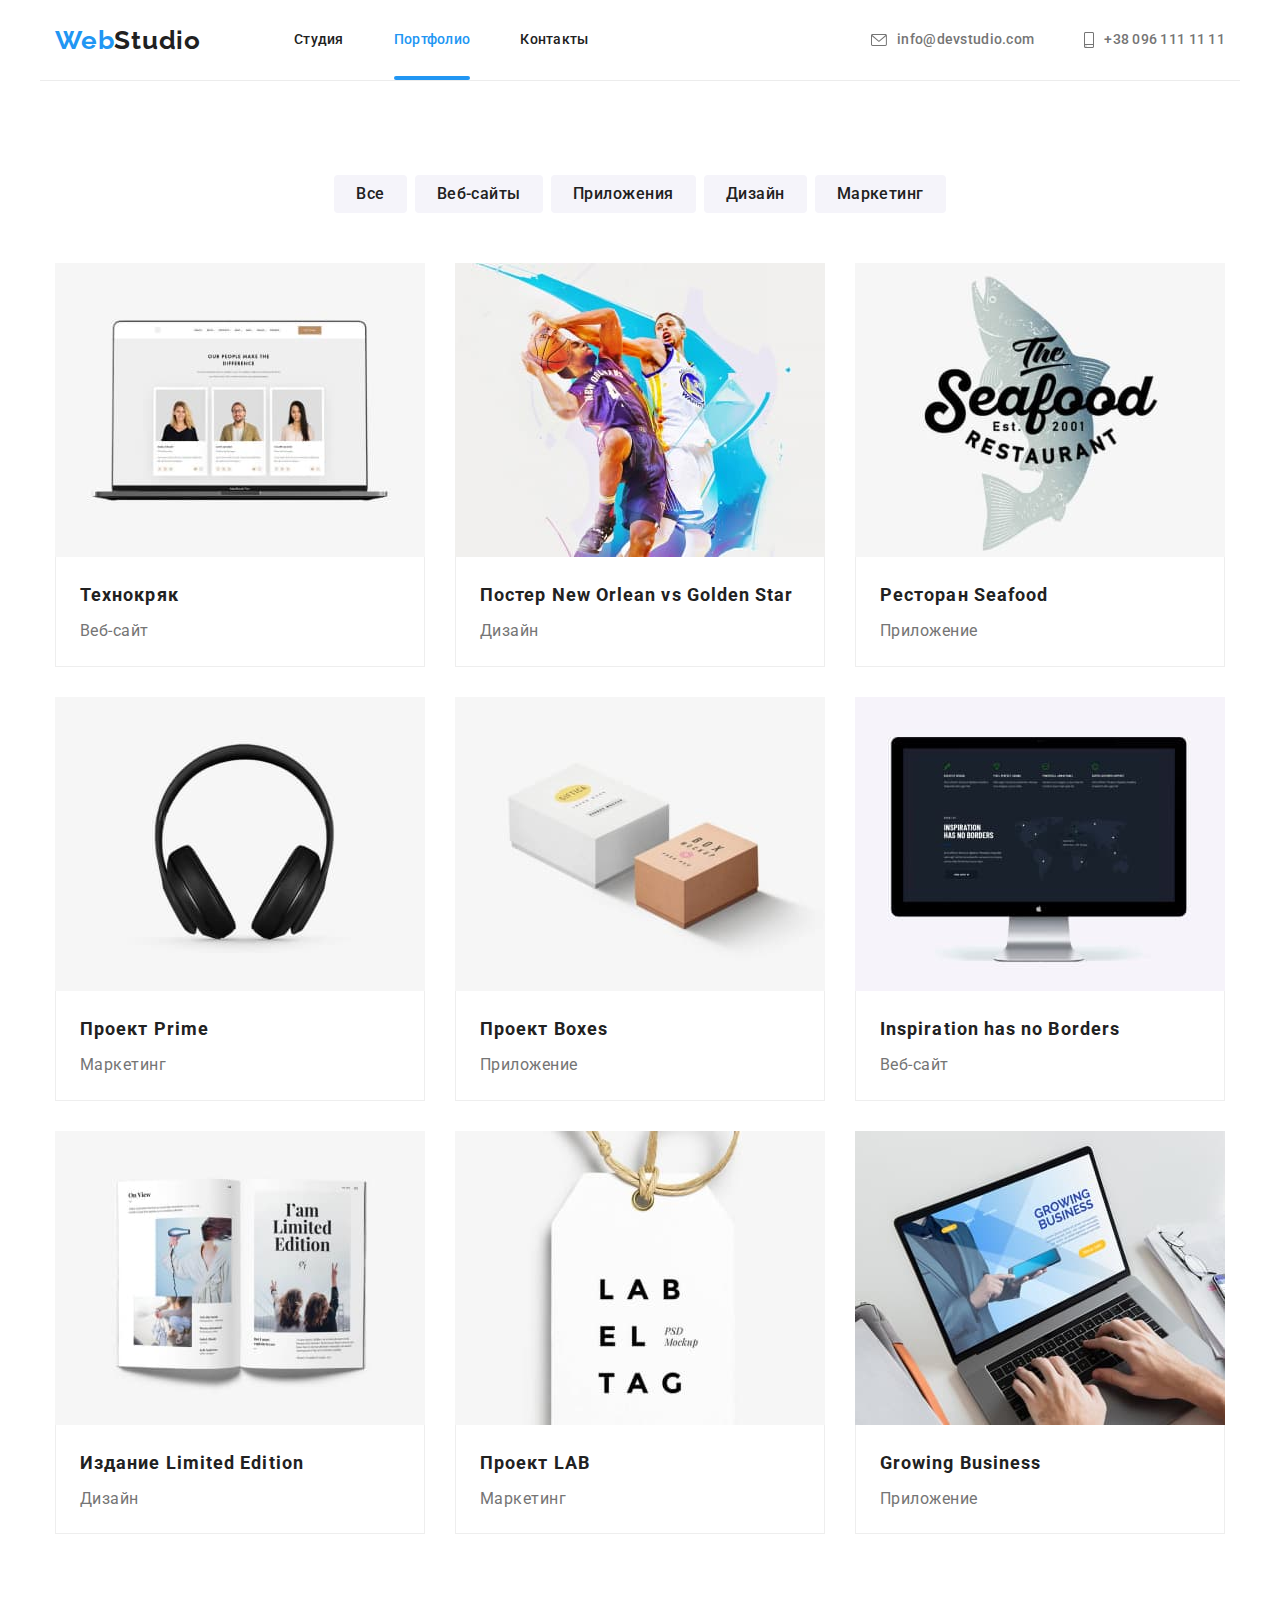
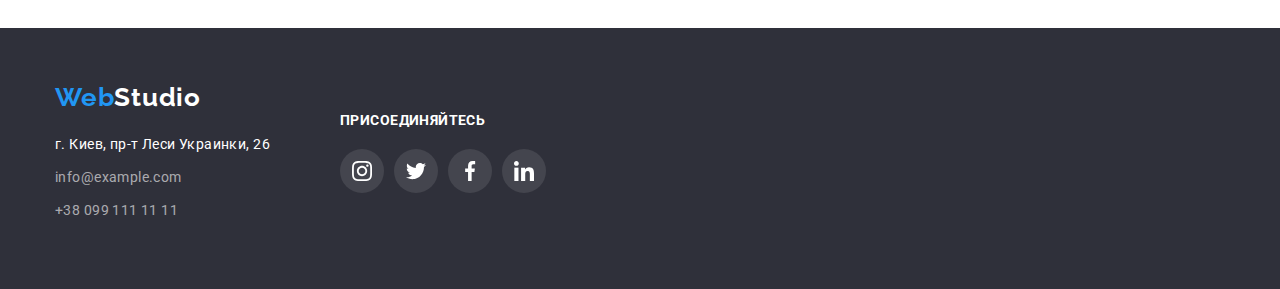
==== portfolio.html @ e587a8b4 "создал паршины" ====
<!DOCTYPE html>
<html lang="ru">
  <head>
    <meta charset="UTF-8" />
    <meta http-equiv="X-UA-Compatible" content="IE=edge" />
    <meta name="viewport" content="width=device-width, initial-scale=1.0" />
    <title>Портфолио</title>
    <link rel="shortcut icon" href="./images/favicon.ico" type="image/ico" />
    <link
      href="https://fonts.googleapis.com/css2?family=Raleway:wght@700&family=Roboto:wght@400;500;700;900&display=swap"
      rel="stylesheet"
    />
    <link
      rel="stylesheet"
      href="https://cdnjs.cloudflare.com/ajax/libs/modern-normalize/1.0.0/modern-normalize.min.css"
    />
    <link rel="stylesheet" href="./css/style.css" />
    <link rel="stylesheet" href="./css/main.min.css" />
  </head>
  <body class="body">
    <header>
      <div class="container header">
        <nav class="navigation">
          <a class="logo-header" href="./index.html"> <span class="logo-web">Web</span>Studio </a>
          <ul class="nav-list">
            <li class="nav-item"><a class="nav-link" href="./index.html">Студия</a></li>
            <li class="nav-item">
              <a class="nav-link open-page" href="./portfolio.html ">Портфолио</a>
            </li>
            <li class="nav-item"><a class="nav-link" href="/ ">Контакты</a></li>
          </ul>
        </nav>
        <ul class="list-contact">
          <li class="item-contact">
            <a class="link-contact" href="mailto:info@devstudio.com">
              <svg class="link-contact-mail" width="16px" height="12px">
                <use href="./images/icons.svg#icon-envelope"></use>
              </svg>
              info@devstudio.com
            </a>
          </li>
          <li class="item-contact">
            <a class="link-contact" href="tel:+380961111111">
              <svg class="link-contact-tel" width="10px" height="16px">
                <use href="./images/icons.svg#icon-smartphone"></use>
              </svg>
              +38 096 111 11 11
            </a>
          </li>
        </ul>
      </div>
    </header>

    <main>
      <section class="section">
        <div class="container">
          <ul class="list-btn">
            <li class="item"><button class="button-item" type="button">Все</button></li>
            <li class="item"><button class="button-item" type="button">Веб-сайты</button></li>
            <li class="item"><button class="button-item" type="button">Приложения</button></li>
            <li class="item"><button class="button-item" type="button">Дизайн</button></li>
            <li class="item"><button class="button-item" type="button">Маркетинг</button></li>
          </ul>

          <ul class="section-achievements">
            <li class="item-descriptionte">
              <a class="link-achievements" href="#">
                <div class="thumb-overlay">
                  <img src="./images/img(9).jpg" alt="технокряк" width="370" height="294" />
                  <p class="text-overlay">
                    Технокряк это современная площадка распространения коронавируса. Компании
                    используют эту платформу для цифрового шпионажа и атак на защищённые сервера
                    конкурентов.
                  </p>
                </div>
                <div class="descriptionte-achievements">
                  <h2>Технокряк</h2>
                  <p class="text-description">Веб-сайт</p>
                </div>
              </a>
            </li>
            <li class="item-descriptionte">
              <a class="link-achievements" href="#">
                <div class="thumb-overlay">
                  <img
                    src="./images/img(1)(1).jpg "
                    alt="постер с баскетболистами"
                    width="370"
                    height="294"
                  />
                  <p class="text-overlay">
                    Технокряк это современная площадка распространения коронавируса. Компании
                    используют эту платформу для цифрового шпионажа и атак на защищённые сервера
                    конкурентов.
                  </p>
                </div>
                <div class="descriptionte-achievements">
                  <h2>Постер <span lang="en">New Orlean vs Golden Star</span></h2>
                  <p class="text-description">Дизайн</p>
                </div>
              </a>
            </li>
            <li class="item-descriptionte">
              <a class="link-achievements" href="#">
                <div class="thumb-overlay">
                  <img
                    src="./images/img(2)(1).jpg "
                    alt="постер с названием ресторана"
                    width="370"
                    height="294"
                  />
                  <p class="text-overlay">
                    Технокряк это современная площадка распространения коронавируса. Компании
                    используют эту платформу для цифрового шпионажа и атак на защищённые сервера
                    конкурентов.
                  </p>
                </div>
                <div class="descriptionte-achievements">
                  <h2>Ресторан <span lang="en">Seafood</span></h2>
                  <p class="text-description">Приложение</p>
                </div>
              </a>
            </li>
            <li class="item-descriptionte">
              <a class="link-achievements" href="#">
                <div class="thumb-overlay">
                  <img src="./images/img(3)(1).jpg  " alt="наушники" width="370" height="294" />
                  <p class="text-overlay">
                    Технокряк это современная площадка распространения коронавируса. Компании
                    используют эту платформу для цифрового шпионажа и атак на защищённые сервера
                    конкурентов.
                  </p>
                </div>
                <div class="descriptionte-achievements">
                  <h2>Проект <span lang="en">Prime</span></h2>
                  <p class="text-description">Маркетинг</p>
                </div>
              </a>
            </li>
            <li class="item-descriptionte">
              <a class="link-achievements" href="#">
                <div class="thumb-overlay">
                  <img src="./images/img(4)(1).jpg " alt="коробки" width="370" height="294" />
                  <p class="text-overlay">
                    Технокряк это современная площадка распространения коронавируса. Компании
                    используют эту платформу для цифрового шпионажа и атак на защищённые сервера
                    конкурентов.
                  </p>
                </div>
                <div class="descriptionte-achievements">
                  <h2>Проект <span lang="en">Boxes</span></h2>
                  <p class="text-description">Приложение</p>
                </div>
              </a>
            </li>
            <li class="item-descriptionte">
              <a class="link-achievements" href="#">
                <div class="thumb-overlay">
                  <img src="./images/img(5)(1).jpg  " alt="монитор" width="370" height="294" />
                  <p class="text-overlay">
                    Технокряк это современная площадка распространения коронавируса. Компании
                    используют эту платформу для цифрового шпионажа и атак на защищённые сервера
                    конкурентов.
                  </p>
                </div>
                <div class="descriptionte-achievements">
                  <h2>
                    <span lang="en">Inspiration has no Borders</span>
                  </h2>
                  <p class="text-description">Веб-сайт</p>
                </div>
              </a>
            </li>

            <li class="item-descriptionte">
              <a class="link-achievements" href="#">
                <div class="thumb-overlay">
                  <img
                    src="./images/img(6)(1).jpg "
                    alt="открытая книга"
                    width="370"
                    height="294"
                  />
                  <p class="text-overlay">
                    Технокряк это современная площадка распространения коронавируса. Компании
                    используют эту платформу для цифрового шпионажа и атак на защищённые сервера
                    конкурентов.
                  </p>
                </div>
                <div class="descriptionte-achievements">
                  <h2>Издание <span lang="en">Limited Edition</span></h2>
                  <p class="text-description">Дизайн</p>
                </div>
              </a>
            </li>
            <li class="item-descriptionte">
              <a class="link-achievements" href="#">
                <div class="thumb-overlay">
                  <img
                    src="./images/img(7)(1).jpg "
                    alt="белая бирка с текстом"
                    width="370"
                    height="294"
                  />
                  <p class="text-overlay">
                    Технокряк это современная площадка распространения коронавируса. Компании
                    используют эту платформу для цифрового шпионажа и атак на защищённые сервера
                    конкурентов.
                  </p>
                </div>
                <div class="descriptionte-achievements">
                  <h2>Проект <span lang="en">LAB</span></h2>
                  <p class="text-description">Маркетинг</p>
                </div>
              </a>
            </li>
            <li class="item-descriptionte">
              <a class="link-achievements" href="#">
                <div class="thumb-overlay">
                  <img src="./images/img(8)(1).jpg  " alt="ноутбук" width="370" height="294" />
                  <p class="text-overlay">
                    Технокряк это современная площадка распространения коронавируса. Компании
                    используют эту платформу для цифрового шпионажа и атак на защищённые сервера
                    конкурентов.
                  </p>
                </div>
                <div class="descriptionte-achievements">
                  <h2><span lang="en">Growing Business</span></h2>
                  <p class="text-description">Приложение</p>
                </div>
              </a>
            </li>
          </ul>
        </div>
      </section>
    </main>
    <footer class="footer">
      <div class="container container-footer">
        <div class="address-position">
          <a class="logo-footer" href="./index.html"> <span class="logo-web">Web</span>Studio </a>
          <address class="address">
            <ul class="footer-list">
              <li class="item">
                <a
                  class="address-item footer-link"
                  href="https://goo.gl/maps/D85SnUthi7dSxmGW8"
                  target="_blank"
                  rel="noopener noreferrer"
                >
                  г. Киев, пр-т Леси Украинки, 26
                </a>
              </li>
              <li class="item">
                <a class="mailto-item footer-link" href="mailto:info@example.com"
                  >info@example.com</a
                >
              </li>
              <li class="item">
                <a class="tel-item footer-link" href="tel:+380991111111">+38 099 111 11 11</a>
              </li>
            </ul>
          </address>
        </div>
        <div class="icon-position">
          <h2 class="title-footer-icon">присоединяйтесь</h2>

          <ul class="list-footer-icon">
            <li class="item-footer-icon">
              <a class="link-footer-icon footer-link" href="">
                <svg class="svg-footer-icon" width="20px" height="20px">
                  <use href="./images/icons.svg#icon-instagram"></use>
                </svg>
              </a>
            </li>
            <li class="item-footer-icon">
              <a class="link-footer-icon footer-link" href="">
                <svg class="svg-footer-icon" width="20px" height="20px">
                  <use href="./images/icons.svg#icon-twitter"></use>
                </svg>
              </a>
            </li>
            <li class="item-footer-icon">
              <a class="link-footer-icon footer-link" href="">
                <svg class="svg-footer-icon" width="20px" height="20px">
                  <use href="./images/icons.svg#icon-facebook"></use>
                </svg>
              </a>
            </li>
            <li class="item-footer-icon">
              <a class="link-footer-icon footer-link" href="">
                <svg class="svg-footer-icon" width="20px" height="20px">
                  <use href="./images/icons.svg#icon-linkedin"></use>
                </svg>
              </a>
            </li>
          </ul>
        </div>
      </div>
    </footer>
  </body>
</html>
---- css/style.css ----
/* container */



/* Logo */

/* Header */

/* icon */



/* position Header */


/* Hero */



/* Секция преимущества */



/* Чем мы занимаемся */




/* Наша команда */



/* свойства иконок команды */



/* section regular-customers */


/* Footer */


/* icon footer */



/* Subscription form */



/* Стили для портфолио */

/* button */



/*  Примери работ */



/*  Модальное окно */
---- css/main.min.css ----
:root{--paragraph-text-color: #757575;--title-text-color: #212121;--interactive-element-color: #2196f3;--footer-background-color: #2f303a;--мain-font-size: 14px;--hero-background-color: #c4c4c4;--transition-duration-timing-function: 250ms cubic-bezier(0.4, 0, 0.2, 1)}h1,h2,h3,h4,h5,h6,p,ul{margin:0}img{display:block;width:100%;height:auto}button{cursor:pointer}li{list-style:none}a{text-decoration:none}.section{padding-top:94px;padding-bottom:94px}.body{font-family:Roboto, sans-serif;color:var(--paragraph-text-color)}.container{width:1200px;padding-left:15px;padding-right:15px;margin-left:auto;margin-right:auto}.logo-header{font-family:Raleway, sans-serif;font-weight:bold;font-size:26px;line-height:1.19;letter-spacing:0.03em;color:var(--title-text-color)}.logo:hover,.logo:focus{color:var(--interactive-element-color)}.logo-web{color:var(--interactive-element-color)}.link-contact-mail,.link-contact-tel{display:-webkit-box;display:-ms-flexbox;display:flex;margin-right:10px;fill:currentColor}.open-page::after{content:'';position:absolute;bottom:0;display:-webkit-box;display:-ms-flexbox;display:flex;height:4px;width:100%;border-radius:2px;background-color:#2196f3}.nav-item{position:relative}.header{display:-webkit-box;display:-ms-flexbox;display:flex;-webkit-box-align:center;-ms-flex-align:center;align-items:center;border-bottom-width:1px;border-bottom-style:solid;border-bottom-color:#ececec}.navigation{display:-webkit-box;display:-ms-flexbox;display:flex;-webkit-box-align:center;-ms-flex-align:center;align-items:center;padding-left:0}.nav-list{display:-webkit-box;display:-ms-flexbox;display:flex;-webkit-box-align:center;-ms-flex-align:center;align-items:center;padding:0;margin-left:93px}.nav-list .nav-item:not(:last-child){margin-right:50px}.list-contact .item-contact+.item-contact{margin-left:50px}.list-contact{display:-webkit-box;display:-ms-flexbox;display:flex;-webkit-box-align:center;-ms-flex-align:center;align-items:center;padding-left:0;margin-left:auto}.nav-link{display:block;padding-top:32px;padding-bottom:32px;font-weight:500;font-size:14px;line-height:1.14;letter-spacing:0.02em;color:#212121;-webkit-transition:color var(--transition-duration-timing-function);transition:color var(--transition-duration-timing-function)}.nav-link:hover,.nav-link:focus{color:var(--interactive-element-color)}.open-page{color:var(--interactive-element-color)}.link-contact{display:-webkit-box;display:-ms-flexbox;display:flex;padding-top:32px;padding-bottom:32px;font-weight:500;font-size:14px;line-height:1.14;letter-spacing:0.02em;color:var(--paragraph-text-color);-webkit-box-align:center;-ms-flex-align:center;align-items:center;-webkit-transition:color var(--transition-duration-timing-function);transition:color var(--transition-duration-timing-function)}.link-contact:hover,.link-contact:focus{color:var(--interactive-element-color)}.title-hero{font-weight:900;font-size:44px;line-height:1.36;letter-spacing:0.06em;text-transform:uppercase;color:#ffffff;text-align:center;margin:0 auto;max-width:696px}.section-hero{padding-top:205px;padding-bottom:200px;margin-left:auto;margin-right:auto;min-height:600px;max-width:1600px;background-color:var(--hero-background-color);background-image:-webkit-gradient(linear, left top, left bottom, from(rgba(47,48,58,0.4)), to(rgba(47,48,58,0.4))),url(../images/hero.jpg);background-image:linear-gradient(rgba(47,48,58,0.4), rgba(47,48,58,0.4)),url(../images/hero.jpg);background-repeat:no-repeat;background-size:cover;background-position:center}.container-hero{text-align:center}.button-hero{margin-top:25px;font-weight:bold;font-size:16px;line-height:1.9;text-align:center;letter-spacing:0.06em;color:#ffffff;background:#2196f3;border-radius:4px;border:0;padding:10px 32px;-webkit-transform:scale(1);transform:scale(1);-webkit-transition:-webkit-transform var(--transition-duration-timing-function);transition:-webkit-transform var(--transition-duration-timing-function);transition:transform var(--transition-duration-timing-function);transition:transform var(--transition-duration-timing-function), -webkit-transform var(--transition-duration-timing-function)}.button-hero:hover{-webkit-box-shadow:0px 3px 1px rgba(0,0,0,0.1),0px 1px 2px rgba(0,0,0,0.08),0px 2px 2px rgba(0,0,0,0.12);box-shadow:0px 3px 1px rgba(0,0,0,0.1),0px 1px 2px rgba(0,0,0,0.08),0px 2px 2px rgba(0,0,0,0.12);-webkit-transform:scale(1.05);transform:scale(1.05)}.benefits-list{display:-webkit-box;display:-ms-flexbox;display:flex;padding-left:0}.benefits-list .benefits-title{margin-bottom:10px}.benefits-list .benefits-item:not(:last-child){margin-right:30px}.benefits-list .benefits-item{width:270px;list-style-type:none}.benefits-title{font-weight:bold;font-size:14px;line-height:1.14;letter-spacing:0.03em;text-transform:uppercase;color:var(--title-text-color)}.benefits-text{font-weight:normal;font-size:14px;line-height:1.71;letter-spacing:0.03em;color:var(--paragraph-text-color)}.benefits-item::before{display:block;content:'';height:120px;background-position:center;background-size:auto;background-repeat:no-repeat;background-color:#f5f4fa;border-radius:4px;margin-bottom:30px}.benefits-item-antenna::before{background-image:url(../images/antenna.svg)}.benefits-item-clock::before{background-image:url(../images/clock.svg)}.benefits-item-diagram::before{background-image:url(../images/diagram.svg)}.benefits-item-astronaut::before{background-image:url(../images/astronaut.svg)}.page-title{font-weight:bold;font-size:36px;line-height:1.16;text-align:center;letter-spacing:0.03em;color:var(--title-text-color)}.our-work__item{position:relative}.our-work__text{position:absolute;left:0;bottom:0;width:100%;height:70px;background:rgba(47,48,58,0.8);text-align:center;padding-top:27px;padding-bottom:27px;font-weight:bold;font-size:14px;line-height:1.14;text-align:center;letter-spacing:0.03em;text-transform:uppercase;color:#ffffff}.our-work__list{display:-webkit-box;display:-ms-flexbox;display:flex;padding-left:0}.our-work__list .our-work__item:not(:last-child){margin-right:30px}.our-work__title{margin-bottom:30px}.section-command{background-color:#f5f4fa}.list-command{display:-webkit-box;display:-ms-flexbox;display:flex;padding-left:0}.title-command{margin-bottom:50px}.list-command .item-command{-webkit-box-shadow:0px 1px 3px rgba(0,0,0,0.12),0px 1px 1px rgba(0,0,0,0.14),0px 2px 1px rgba(0,0,0,0.2);box-shadow:0px 1px 3px rgba(0,0,0,0.12),0px 1px 1px rgba(0,0,0,0.14),0px 2px 1px rgba(0,0,0,0.2);border-radius:0px 0px 4px 4px;list-style:none;background-color:#ffffff}.list-command .item-command:not(:last-child){margin-right:30px}.command-name-position{padding-top:30px;padding-bottom:30px}.text-name{text-align:center;margin-bottom:10px;font-weight:500;font-size:16px;line-height:1.18;text-align:center;letter-spacing:0.03em;color:var(--title-text-color)}.text-profession{font-size:16px;line-height:1.18;text-align:center;letter-spacing:0.03em;color:var(--paragraph-text-color)}.list-command-icon{display:-webkit-box;display:-ms-flexbox;display:flex;list-style:none;-webkit-box-pack:center;-ms-flex-pack:center;justify-content:center;padding:0px 30px 30px 32px}.link-command-icon{background-color:#ffffff;width:44px;height:44px;border-radius:50%;display:-webkit-box;display:-ms-flexbox;display:flex;-webkit-box-pack:center;-ms-flex-pack:center;justify-content:center;-webkit-box-align:center;-ms-flex-align:center;align-items:center;color:#afb1b8;-webkit-transition:color var(--transition-duration-timing-function),background-color var(--transition-duration-timing-function);transition:color var(--transition-duration-timing-function),background-color var(--transition-duration-timing-function)}.svg-command-icon{width:20px;height:20px;fill:currentColor}.item-command-icon:not(:last-child){margin-right:10px}.link-command-icon:hover,.link-command-icon:focus{background-color:#2196f3;color:#ffffff}.regular-customers{padding-top:94px;padding-bottom:94px}.title-customers{margin-bottom:50px}.list-customers{display:-webkit-box;display:-ms-flexbox;display:flex;list-style:none;-webkit-box-pack:center;-ms-flex-pack:center;justify-content:center;padding:0}.link-customers{border:1px solid #afb1b8;border-radius:4px;padding:16px 32px;display:-webkit-box;display:-ms-flexbox;display:flex;-webkit-box-pack:center;-ms-flex-pack:center;justify-content:center;-webkit-box-align:center;-ms-flex-align:center;align-items:center;color:#afb1b8;-webkit-transition:color var(--transition-duration-timing-function),border var(--transition-duration-timing-function);transition:color var(--transition-duration-timing-function),border var(--transition-duration-timing-function)}.item-customers:not(:last-child){margin-right:30px}.svg-customers-icon{fill:currentColor}.link-customers:hover,.link-customers:focus{color:#2196f3;border:1px solid #2196f3}.footer-list{display:inline-block;padding-left:0}.footer-list .item:not(:last-child){margin-bottom:9px}.logo-footer{display:inline-block;margin-bottom:20px;font-family:Raleway, sans-serif;font-weight:bold;font-size:26px;line-height:1.19;letter-spacing:0.03em;color:#ffffff}.footer{background:var(--footer-background-color);padding-top:54px;padding-bottom:66px}.address-item{font-size:14px;line-height:1.71;letter-spacing:0.03em;color:#ffffff}.address-item{font-style:normal;font-weight:normal;font-size:14px;line-height:1.71;letter-spacing:0.03em;color:#ffffff}.mailto-item,.tel-item{font-style:normal;font-weight:normal;font-size:14px;line-height:1.71;letter-spacing:0.03em;color:rgba(255,255,255,0.6)}.footer-link:hover,.footer-link:focus{color:var(--interactive-element-color)}.footer-link{-webkit-transition:color var(--transition-duration-timing-function);transition:color var(--transition-duration-timing-function)}.container-footer{display:-webkit-box;display:-ms-flexbox;display:flex;-webkit-box-align:center;-ms-flex-align:center;align-items:center}.list-footer-icon{display:-webkit-box;display:-ms-flexbox;display:flex;list-style:none;padding:0}.link-footer-icon{background-color:#44454e;width:44px;height:44px;border-radius:50%;display:-webkit-box;display:-ms-flexbox;display:flex;-webkit-box-pack:center;-ms-flex-pack:center;justify-content:center;-webkit-box-align:center;-ms-flex-align:center;align-items:center;-webkit-transition:background-color var(--transition-duration-timing-function);transition:background-color var(--transition-duration-timing-function)}.svg-footer-icon{width:20px;height:20px;fill:#ffffff}.link-footer-icon:hover,.link-footer-icon:focus{background-color:#2196f3}.title-footer-icon{font-style:normal;font-weight:bold;font-size:14px;line-height:1.14;letter-spacing:0.03em;text-transform:uppercase;color:#ffffff;margin-bottom:20px}.item-footer-icon:not(:last-child){margin-right:10px}.icon-position{margin-left:70px;margin-right:93px}.form-position{padding-top:8px}.subscription-form{display:-webkit-box;display:-ms-flexbox;display:flex;-webkit-box-pack:center;-ms-flex-pack:center;justify-content:center;-webkit-box-align:center;-ms-flex-align:center;align-items:center}.form-field{position:relative;margin-right:12px}.label-mailing{display:inline-block;position:absolute;left:0;top:50%;-webkit-transform:translateY(-50%);transform:translateY(-50%);padding-left:16px;font-size:16px;line-height:1.25;color:rgba(255,255,255,0.6);-webkit-transition:-webkit-transform var(--transition-duration-timing-function);transition:-webkit-transform var(--transition-duration-timing-function);transition:transform var(--transition-duration-timing-function);transition:transform var(--transition-duration-timing-function), -webkit-transform var(--transition-duration-timing-function)}.subscription-input:focus+.label-mailing,.subscription-input:not(:placeholder-shown)+.label-mailing{-webkit-transform:translate(-68px, -50%);transform:translate(-68px, -50%)}.form-field:focus+.subscription-input,.subscription-input:not(:placeholder-shown){background-color:#ffffff}.subscription-input{border:1px solid rgba(255,255,255,0.3);-webkit-box-sizing:border-box;box-sizing:border-box;-webkit-filter:drop-shadow(0px 4px 4px rgba(0,0,0,0.15));filter:drop-shadow(0px 4px 4px rgba(0,0,0,0.15));border-radius:4px;background-color:inherit;width:358px;height:50px;-webkit-transition:background-color var(--transition-duration-timing-function);transition:background-color var(--transition-duration-timing-function)}.subscription-button{display:-webkit-box;display:-ms-flexbox;display:flex;-webkit-box-pack:center;-ms-flex-pack:center;justify-content:center;-webkit-box-align:center;-ms-flex-align:center;align-items:center;width:200px;height:50px;-webkit-box-shadow:0px 4px 4px rgba(0,0,0,0.15);box-shadow:0px 4px 4px rgba(0,0,0,0.15);border-radius:4px;font-size:16px;line-height:1.87;letter-spacing:0.06em;background:#2196f3;color:#ffffff;cursor:pointer;-webkit-transition:background-color var(--transition-duration-timing-function),color var(--transition-duration-timing-function),background var(--transition-duration-timing-function),-webkit-box-shadow var(--transition-duration-timing-function);transition:background-color var(--transition-duration-timing-function),color var(--transition-duration-timing-function),background var(--transition-duration-timing-function),-webkit-box-shadow var(--transition-duration-timing-function);transition:background-color var(--transition-duration-timing-function),color var(--transition-duration-timing-function),background var(--transition-duration-timing-function),box-shadow var(--transition-duration-timing-function);transition:background-color var(--transition-duration-timing-function),color var(--transition-duration-timing-function),background var(--transition-duration-timing-function),box-shadow var(--transition-duration-timing-function),-webkit-box-shadow var(--transition-duration-timing-function);border:0;padding:0}.subscription-icon{margin-left:10px;fill:#ffffff;-webkit-transition:fill var(--transition-duration-timing-function);transition:fill var(--transition-duration-timing-function)}.form-text{font-style:normal;font-weight:bold;font-size:14px;line-height:1.14;letter-spacing:0.03em;text-transform:uppercase;color:#ffffff;margin-bottom:20px}.subscription-button:hover{color:#212121;background:#ffffff;-webkit-box-shadow:0px 1px 3px rgba(0,0,0,0.12),0px 1px 1px rgba(0,0,0,0.14),0px 2px 1px rgba(0,0,0,0.2);box-shadow:0px 1px 3px rgba(0,0,0,0.12),0px 1px 1px rgba(0,0,0,0.14),0px 2px 1px rgba(0,0,0,0.2);fill:#212121}.subscription-button:hover>.subscription-icon{fill:#212121}.list-btn{display:-webkit-box;display:-ms-flexbox;display:flex;-webkit-box-pack:center;-ms-flex-pack:center;justify-content:center;margin-bottom:50px;padding-left:0}.list-btn .item:not(:last-child){margin-right:8px}.button-item{border-radius:4px;border:0;padding:6px 22px;font-weight:500;font-size:16px;line-height:26px;text-align:center;letter-spacing:0.03em;color:var(--title-text-color);background:#f5f4fa;cursor:pointer;-webkit-transition:background-color var(--transition-duration-timing-function),color var(--transition-duration-timing-function),background var(--transition-duration-timing-function),-webkit-box-shadow var(--transition-duration-timing-function);transition:background-color var(--transition-duration-timing-function),color var(--transition-duration-timing-function),background var(--transition-duration-timing-function),-webkit-box-shadow var(--transition-duration-timing-function);transition:background-color var(--transition-duration-timing-function),color var(--transition-duration-timing-function),background var(--transition-duration-timing-function),box-shadow var(--transition-duration-timing-function);transition:background-color var(--transition-duration-timing-function),color var(--transition-duration-timing-function),background var(--transition-duration-timing-function),box-shadow var(--transition-duration-timing-function),-webkit-box-shadow var(--transition-duration-timing-function)}.button-item:hover{color:#ffffff;background:#2196f3;-webkit-box-shadow:0px 1px 3px rgba(0,0,0,0.12),0px 1px 1px rgba(0,0,0,0.14),0px 2px 1px rgba(0,0,0,0.2);box-shadow:0px 1px 3px rgba(0,0,0,0.12),0px 1px 1px rgba(0,0,0,0.14),0px 2px 1px rgba(0,0,0,0.2)}.link-achievements{display:block;-webkit-transition:-webkit-box-shadow var(--transition-duration-timing-function);transition:-webkit-box-shadow var(--transition-duration-timing-function);transition:box-shadow var(--transition-duration-timing-function);transition:box-shadow var(--transition-duration-timing-function), -webkit-box-shadow var(--transition-duration-timing-function)}.section-achievements{display:-webkit-box;display:-ms-flexbox;display:flex;-ms-flex-wrap:wrap;flex-wrap:wrap;padding-left:0;margin-top:-30px;margin-left:-30px}.section-achievements>.item-descriptionte{margin-top:30px;margin-left:30px;-ms-flex-preferred-size:calc(100% / 3 - 30px);flex-basis:calc(100% / 3 - 30px);list-style:none}.link-achievements:hover,.link-achievements:focus{-webkit-box-shadow:0px 1px 1px rgba(0,0,0,0.12),0px 4px 4px rgba(0,0,0,0.06),1px 4px 6px rgba(0,0,0,0.16);box-shadow:0px 1px 1px rgba(0,0,0,0.12),0px 4px 4px rgba(0,0,0,0.06),1px 4px 6px rgba(0,0,0,0.16)}.descriptionte-achievements{padding:20px 24px;border:1px solid #eeeeee;border-top:none}.text-description{margin-top:4px;font-weight:normal;font-size:16px;line-height:1.8;letter-spacing:0.03em;color:var(--paragraph-text-color)}.section-achievements h2{font-weight:bold;font-size:18px;line-height:2;letter-spacing:0.06em;color:var(--title-text-color)}.thumb-overlay{position:relative;max-width:370px;max-height:294px;overflow:hidden}.text-overlay{position:absolute;top:0;left:0;width:100%;height:100%;font-size:18px;line-height:1.5;letter-spacing:0.03em;color:#ffffff;background-color:rgba(33,150,243,0.9);padding:63px 24px;-webkit-transform:translateY(100%);transform:translateY(100%);-webkit-transition:-webkit-transform var(--transition-duration-timing-function);transition:-webkit-transform var(--transition-duration-timing-function);transition:transform var(--transition-duration-timing-function);transition:transform var(--transition-duration-timing-function), -webkit-transform var(--transition-duration-timing-function)}.link-achievements:hover .text-overlay{-webkit-transform:translateY(0);transform:translateY(0)}.backdrop.is-hidden{visibility:hidden;opacity:0;pointer-events:none}.backdrop{position:fixed;top:0%;left:0%;width:100%;height:100%;background-color:rgba(0,0,0,0.2);opacity:1;-webkit-transition:opacity var(--transition-duration-timing-function);transition:opacity var(--transition-duration-timing-function)}.backdrop.is-hidden .modal{-webkit-transform:translate(-50%, -50%) scale(1.1);transform:translate(-50%, -50%) scale(1.1);visibility:hidden}.modal{position:absolute;top:50%;left:50%;max-width:528px;max-height:581px;-webkit-transform:translate(-50%, -50%) scale(1);transform:translate(-50%, -50%) scale(1);-webkit-transition:visibility var(--transition-duration-timing-function),-webkit-transform var(--transition-duration-timing-function);transition:visibility var(--transition-duration-timing-function),-webkit-transform var(--transition-duration-timing-function);transition:transform var(--transition-duration-timing-function),visibility var(--transition-duration-timing-function);transition:transform var(--transition-duration-timing-function),visibility var(--transition-duration-timing-function),-webkit-transform var(--transition-duration-timing-function);background-color:#ffffff;padding:40px;visibility:visible}.svg-close-black{fill:black;-webkit-transition:fill var(--transition-duration-timing-function);transition:fill var(--transition-duration-timing-function)}.modal-button:hover>.svg-close-black{fill:#2196f3}.modal-button{position:absolute;top:8px;right:8px;display:-webkit-box;display:-ms-flexbox;display:flex;-webkit-box-pack:center;-ms-flex-pack:center;justify-content:center;-webkit-box-align:center;-ms-flex-align:center;align-items:center;width:30px;height:30px;padding:0;border:1px solid rgba(0,0,0,0.1);border-radius:50%;background:#ffffff;z-index:1}.modal-form{width:100%;height:100%}.field-position{display:-webkit-box;display:-ms-flexbox;display:flex;-webkit-box-orient:vertical;-webkit-box-direction:normal;-ms-flex-direction:column;flex-direction:column;margin-bottom:20px}.field-position label{display:block;font-weight:normal;font-size:12px;line-height:1.16;letter-spacing:0.01em;color:#757575}.form-feild{position:relative;margin-bottom:10px;width:100%}.modal-form-text{font-size:20px;line-height:1.15;text-align:center;font-weight:bold;letter-spacing:0.03em;color:#212121;margin-bottom:12px}.modal-input{display:inline-block;border:1px solid rgba(33,33,33,0.2);-webkit-box-sizing:border-box;box-sizing:border-box;border-radius:4px;width:100%;height:40px;padding:0 0 0 42px;-webkit-transition:border var(--transition-duration-timing-function);transition:border var(--transition-duration-timing-function);margin-top:4px}.icon-black{position:absolute;left:12px;bottom:11px;-webkit-transition:fill var(--transition-duration-timing-function);transition:fill var(--transition-duration-timing-function)}.form-comment{display:inline-block;resize:none;width:100%;height:120px;overflow:auto;border:1px solid rgba(33,33,33,0.2);-webkit-box-sizing:border-box;box-sizing:border-box;border-radius:4px;padding:12px 16px;-webkit-transition:border var(--transition-duration-timing-function);transition:border var(--transition-duration-timing-function);margin-top:4px}.checkbox-link{font-size:12px;line-height:1.16;letter-spacing:0.03em;-webkit-text-decoration-line:underline;text-decoration-line:underline;color:#2196f3;margin-left:2px}.form-button-modal{width:200px;height:50px;background:#2196f3;-webkit-box-shadow:0px 4px 4px rgba(0,0,0,0.15);box-shadow:0px 4px 4px rgba(0,0,0,0.15);border:0;border-radius:4px;font-size:16px;line-height:0.53;letter-spacing:0.06em;color:#ffffff;padding:10px 55px}.position-form-button{display:-webkit-box;display:-ms-flexbox;display:flex;-webkit-box-pack:center;-ms-flex-pack:center;justify-content:center;-webkit-box-align:center;-ms-flex-align:center;align-items:center;margin-top:30px}.visually-hidden{position:absolute;clip:rect(0 0 0 0);width:1px;height:1px;margin:-1px}.checkbox-label{position:relative;display:-webkit-box;display:-ms-flexbox;display:flex;-webkit-box-pack:center;-ms-flex-pack:center;justify-content:center;-webkit-box-align:center;-ms-flex-align:center;align-items:center;font-weight:normal;font-size:12px;line-height:1.16;letter-spacing:0.03em;color:#757575}.icon-checkbox{display:-webkit-box;display:-ms-flexbox;display:flex;-webkit-box-align:center;-ms-flex-align:center;align-items:center;-webkit-box-pack:center;-ms-flex-pack:center;justify-content:center;width:16px;height:15px;border-radius:2px;padding:0;margin-right:7px;fill:#ffffff;background-color:#ffffff;border:2px solid #212121}.checkbox:checked+.icon-checkbox{display:-webkit-box;display:-ms-flexbox;display:flex;-webkit-box-align:center;-ms-flex-align:center;align-items:center;-webkit-box-pack:center;-ms-flex-pack:center;justify-content:center;width:16px;height:15px;border-radius:2px;padding:0;margin-right:7px;fill:#ffffff;background-color:#2196f3;border:0}.modal-input:focus+.icon-black{fill:#2196f3}.modal-input:focus,.form-comment:focus{outline:none;border:1px solid #2196f3}
/*# sourceMappingURL=main.min.css.map */
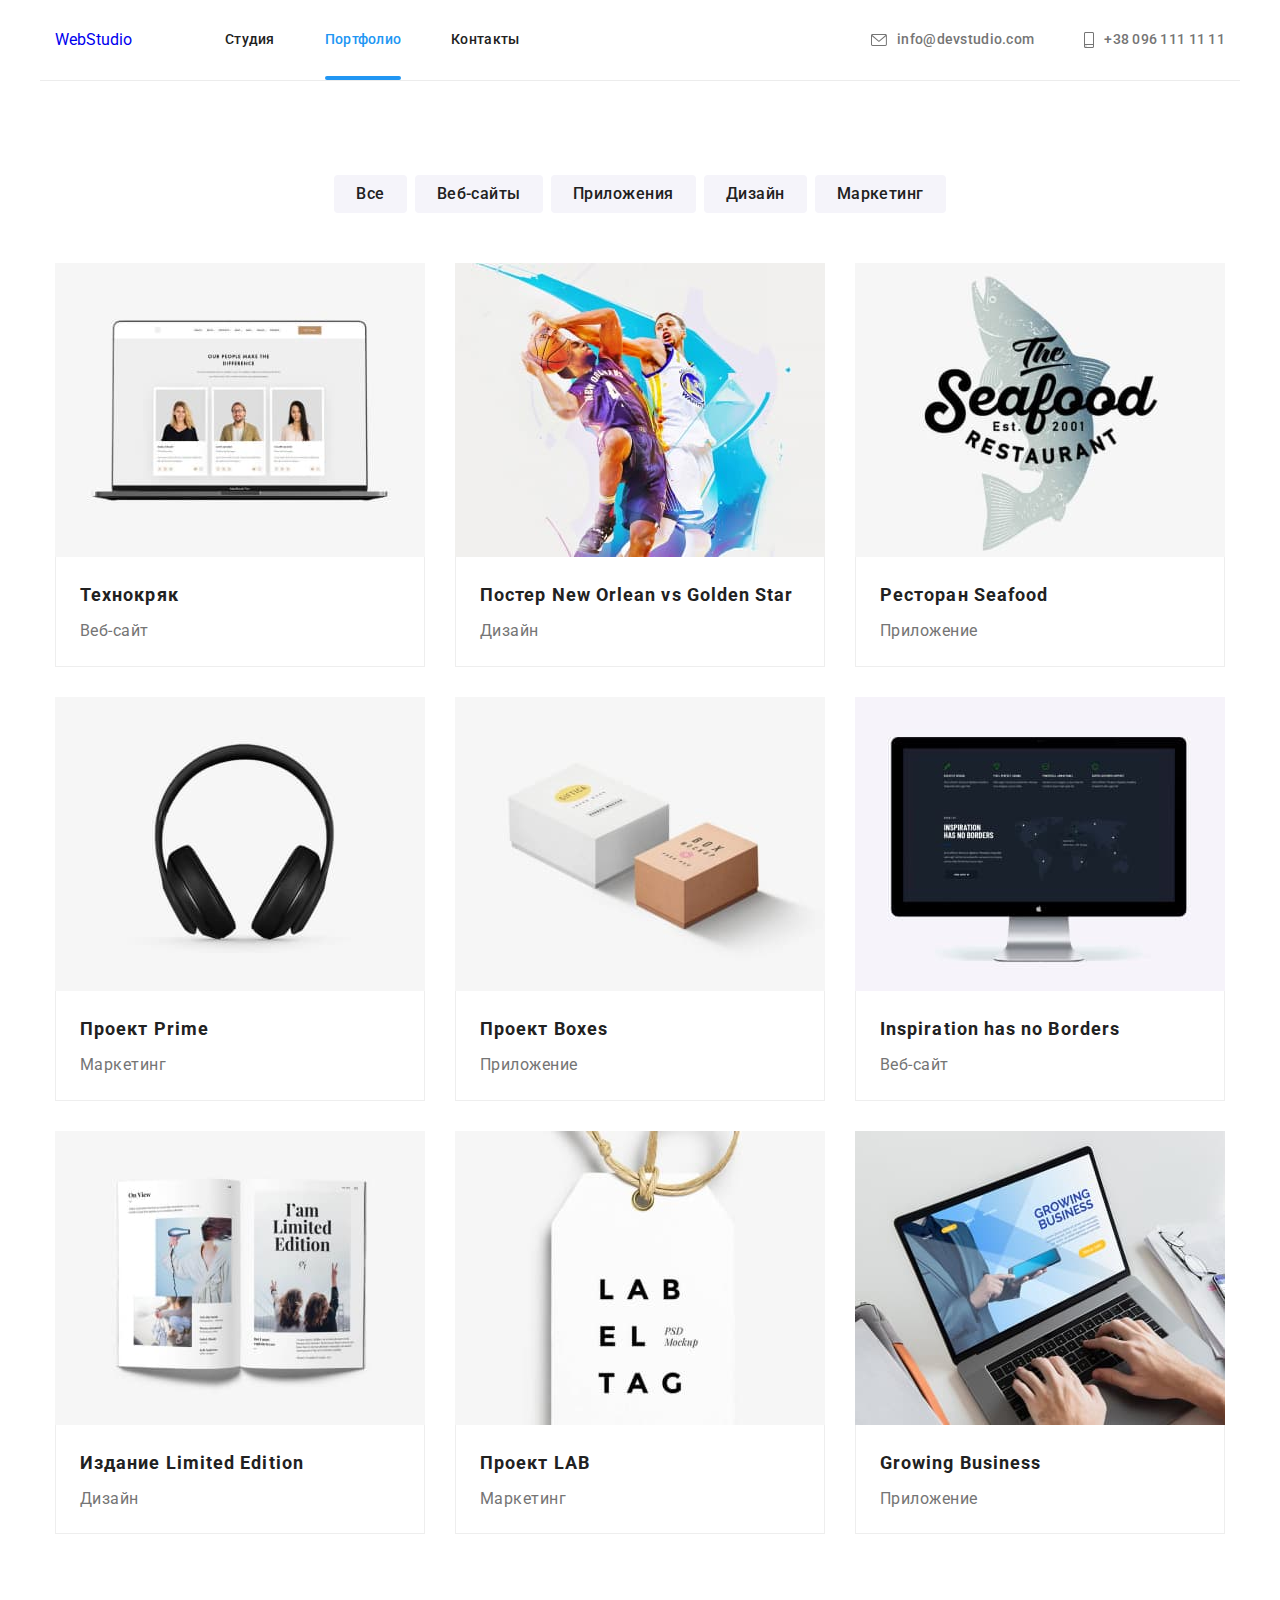
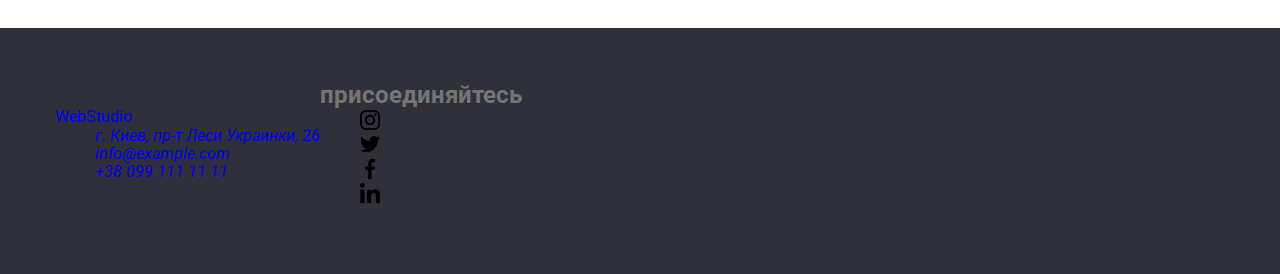
==== commit 8b478358: "оформил по БЕМ" ====
--- a/portfolio.html
+++ b/portfolio.html
@@ -54,12 +54,20 @@
     <main>
       <section class="section">
         <div class="container">
-          <ul class="list-btn">
-            <li class="item"><button class="button-item" type="button">Все</button></li>
-            <li class="item"><button class="button-item" type="button">Веб-сайты</button></li>
-            <li class="item"><button class="button-item" type="button">Приложения</button></li>
-            <li class="item"><button class="button-item" type="button">Дизайн</button></li>
-            <li class="item"><button class="button-item" type="button">Маркетинг</button></li>
+          <ul class=" list-btn">
+            <li class="list-btn__item"><button class="filter-button" type="button">Все</button></li>
+            <li class="list-btn__item">
+              <button class="filter-button" type="button">Веб-сайты</button>
+            </li>
+            <li class="list-btn__item">
+              <button class="filter-button" type="button">Приложения</button>
+            </li>
+            <li class="list-btn__item">
+              <button class="filter-button" type="button">Дизайн</button>
+            </li>
+            <li class="list-btn__item">
+              <button class="filter-button" type="button">Маркетинг</button>
+            </li>
           </ul>
 
           <ul class="section-achievements">
--- a/css/main.min.css
+++ b/css/main.min.css
@@ -1,2 +1,2 @@
-:root{--paragraph-text-color: #757575;--title-text-color: #212121;--interactive-element-color: #2196f3;--footer-background-color: #2f303a;--мain-font-size: 14px;--hero-background-color: #c4c4c4;--transition-duration-timing-function: 250ms cubic-bezier(0.4, 0, 0.2, 1)}h1,h2,h3,h4,h5,h6,p,ul{margin:0}img{display:block;width:100%;height:auto}button{cursor:pointer}li{list-style:none}a{text-decoration:none}.section{padding-top:94px;padding-bottom:94px}.body{font-family:Roboto, sans-serif;color:var(--paragraph-text-color)}.container{width:1200px;padding-left:15px;padding-right:15px;margin-left:auto;margin-right:auto}.logo-header{font-family:Raleway, sans-serif;font-weight:bold;font-size:26px;line-height:1.19;letter-spacing:0.03em;color:var(--title-text-color)}.logo:hover,.logo:focus{color:var(--interactive-element-color)}.logo-web{color:var(--interactive-element-color)}.link-contact-mail,.link-contact-tel{display:-webkit-box;display:-ms-flexbox;display:flex;margin-right:10px;fill:currentColor}.open-page::after{content:'';position:absolute;bottom:0;display:-webkit-box;display:-ms-flexbox;display:flex;height:4px;width:100%;border-radius:2px;background-color:#2196f3}.nav-item{position:relative}.header{display:-webkit-box;display:-ms-flexbox;display:flex;-webkit-box-align:center;-ms-flex-align:center;align-items:center;border-bottom-width:1px;border-bottom-style:solid;border-bottom-color:#ececec}.navigation{display:-webkit-box;display:-ms-flexbox;display:flex;-webkit-box-align:center;-ms-flex-align:center;align-items:center;padding-left:0}.nav-list{display:-webkit-box;display:-ms-flexbox;display:flex;-webkit-box-align:center;-ms-flex-align:center;align-items:center;padding:0;margin-left:93px}.nav-list .nav-item:not(:last-child){margin-right:50px}.list-contact .item-contact+.item-contact{margin-left:50px}.list-contact{display:-webkit-box;display:-ms-flexbox;display:flex;-webkit-box-align:center;-ms-flex-align:center;align-items:center;padding-left:0;margin-left:auto}.nav-link{display:block;padding-top:32px;padding-bottom:32px;font-weight:500;font-size:14px;line-height:1.14;letter-spacing:0.02em;color:#212121;-webkit-transition:color var(--transition-duration-timing-function);transition:color var(--transition-duration-timing-function)}.nav-link:hover,.nav-link:focus{color:var(--interactive-element-color)}.open-page{color:var(--interactive-element-color)}.link-contact{display:-webkit-box;display:-ms-flexbox;display:flex;padding-top:32px;padding-bottom:32px;font-weight:500;font-size:14px;line-height:1.14;letter-spacing:0.02em;color:var(--paragraph-text-color);-webkit-box-align:center;-ms-flex-align:center;align-items:center;-webkit-transition:color var(--transition-duration-timing-function);transition:color var(--transition-duration-timing-function)}.link-contact:hover,.link-contact:focus{color:var(--interactive-element-color)}.title-hero{font-weight:900;font-size:44px;line-height:1.36;letter-spacing:0.06em;text-transform:uppercase;color:#ffffff;text-align:center;margin:0 auto;max-width:696px}.section-hero{padding-top:205px;padding-bottom:200px;margin-left:auto;margin-right:auto;min-height:600px;max-width:1600px;background-color:var(--hero-background-color);background-image:-webkit-gradient(linear, left top, left bottom, from(rgba(47,48,58,0.4)), to(rgba(47,48,58,0.4))),url(../images/hero.jpg);background-image:linear-gradient(rgba(47,48,58,0.4), rgba(47,48,58,0.4)),url(../images/hero.jpg);background-repeat:no-repeat;background-size:cover;background-position:center}.container-hero{text-align:center}.button-hero{margin-top:25px;font-weight:bold;font-size:16px;line-height:1.9;text-align:center;letter-spacing:0.06em;color:#ffffff;background:#2196f3;border-radius:4px;border:0;padding:10px 32px;-webkit-transform:scale(1);transform:scale(1);-webkit-transition:-webkit-transform var(--transition-duration-timing-function);transition:-webkit-transform var(--transition-duration-timing-function);transition:transform var(--transition-duration-timing-function);transition:transform var(--transition-duration-timing-function), -webkit-transform var(--transition-duration-timing-function)}.button-hero:hover{-webkit-box-shadow:0px 3px 1px rgba(0,0,0,0.1),0px 1px 2px rgba(0,0,0,0.08),0px 2px 2px rgba(0,0,0,0.12);box-shadow:0px 3px 1px rgba(0,0,0,0.1),0px 1px 2px rgba(0,0,0,0.08),0px 2px 2px rgba(0,0,0,0.12);-webkit-transform:scale(1.05);transform:scale(1.05)}.benefits-list{display:-webkit-box;display:-ms-flexbox;display:flex;padding-left:0}.benefits-list .benefits-title{margin-bottom:10px}.benefits-list .benefits-item:not(:last-child){margin-right:30px}.benefits-list .benefits-item{width:270px;list-style-type:none}.benefits-title{font-weight:bold;font-size:14px;line-height:1.14;letter-spacing:0.03em;text-transform:uppercase;color:var(--title-text-color)}.benefits-text{font-weight:normal;font-size:14px;line-height:1.71;letter-spacing:0.03em;color:var(--paragraph-text-color)}.benefits-item::before{display:block;content:'';height:120px;background-position:center;background-size:auto;background-repeat:no-repeat;background-color:#f5f4fa;border-radius:4px;margin-bottom:30px}.benefits-item-antenna::before{background-image:url(../images/antenna.svg)}.benefits-item-clock::before{background-image:url(../images/clock.svg)}.benefits-item-diagram::before{background-image:url(../images/diagram.svg)}.benefits-item-astronaut::before{background-image:url(../images/astronaut.svg)}.page-title{font-weight:bold;font-size:36px;line-height:1.16;text-align:center;letter-spacing:0.03em;color:var(--title-text-color)}.our-work__item{position:relative}.our-work__text{position:absolute;left:0;bottom:0;width:100%;height:70px;background:rgba(47,48,58,0.8);text-align:center;padding-top:27px;padding-bottom:27px;font-weight:bold;font-size:14px;line-height:1.14;text-align:center;letter-spacing:0.03em;text-transform:uppercase;color:#ffffff}.our-work__list{display:-webkit-box;display:-ms-flexbox;display:flex;padding-left:0}.our-work__list .our-work__item:not(:last-child){margin-right:30px}.our-work__title{margin-bottom:30px}.section-command{background-color:#f5f4fa}.list-command{display:-webkit-box;display:-ms-flexbox;display:flex;padding-left:0}.title-command{margin-bottom:50px}.list-command .item-command{-webkit-box-shadow:0px 1px 3px rgba(0,0,0,0.12),0px 1px 1px rgba(0,0,0,0.14),0px 2px 1px rgba(0,0,0,0.2);box-shadow:0px 1px 3px rgba(0,0,0,0.12),0px 1px 1px rgba(0,0,0,0.14),0px 2px 1px rgba(0,0,0,0.2);border-radius:0px 0px 4px 4px;list-style:none;background-color:#ffffff}.list-command .item-command:not(:last-child){margin-right:30px}.command-name-position{padding-top:30px;padding-bottom:30px}.text-name{text-align:center;margin-bottom:10px;font-weight:500;font-size:16px;line-height:1.18;text-align:center;letter-spacing:0.03em;color:var(--title-text-color)}.text-profession{font-size:16px;line-height:1.18;text-align:center;letter-spacing:0.03em;color:var(--paragraph-text-color)}.list-command-icon{display:-webkit-box;display:-ms-flexbox;display:flex;list-style:none;-webkit-box-pack:center;-ms-flex-pack:center;justify-content:center;padding:0px 30px 30px 32px}.link-command-icon{background-color:#ffffff;width:44px;height:44px;border-radius:50%;display:-webkit-box;display:-ms-flexbox;display:flex;-webkit-box-pack:center;-ms-flex-pack:center;justify-content:center;-webkit-box-align:center;-ms-flex-align:center;align-items:center;color:#afb1b8;-webkit-transition:color var(--transition-duration-timing-function),background-color var(--transition-duration-timing-function);transition:color var(--transition-duration-timing-function),background-color var(--transition-duration-timing-function)}.svg-command-icon{width:20px;height:20px;fill:currentColor}.item-command-icon:not(:last-child){margin-right:10px}.link-command-icon:hover,.link-command-icon:focus{background-color:#2196f3;color:#ffffff}.regular-customers{padding-top:94px;padding-bottom:94px}.title-customers{margin-bottom:50px}.list-customers{display:-webkit-box;display:-ms-flexbox;display:flex;list-style:none;-webkit-box-pack:center;-ms-flex-pack:center;justify-content:center;padding:0}.link-customers{border:1px solid #afb1b8;border-radius:4px;padding:16px 32px;display:-webkit-box;display:-ms-flexbox;display:flex;-webkit-box-pack:center;-ms-flex-pack:center;justify-content:center;-webkit-box-align:center;-ms-flex-align:center;align-items:center;color:#afb1b8;-webkit-transition:color var(--transition-duration-timing-function),border var(--transition-duration-timing-function);transition:color var(--transition-duration-timing-function),border var(--transition-duration-timing-function)}.item-customers:not(:last-child){margin-right:30px}.svg-customers-icon{fill:currentColor}.link-customers:hover,.link-customers:focus{color:#2196f3;border:1px solid #2196f3}.footer-list{display:inline-block;padding-left:0}.footer-list .item:not(:last-child){margin-bottom:9px}.logo-footer{display:inline-block;margin-bottom:20px;font-family:Raleway, sans-serif;font-weight:bold;font-size:26px;line-height:1.19;letter-spacing:0.03em;color:#ffffff}.footer{background:var(--footer-background-color);padding-top:54px;padding-bottom:66px}.address-item{font-size:14px;line-height:1.71;letter-spacing:0.03em;color:#ffffff}.address-item{font-style:normal;font-weight:normal;font-size:14px;line-height:1.71;letter-spacing:0.03em;color:#ffffff}.mailto-item,.tel-item{font-style:normal;font-weight:normal;font-size:14px;line-height:1.71;letter-spacing:0.03em;color:rgba(255,255,255,0.6)}.footer-link:hover,.footer-link:focus{color:var(--interactive-element-color)}.footer-link{-webkit-transition:color var(--transition-duration-timing-function);transition:color var(--transition-duration-timing-function)}.container-footer{display:-webkit-box;display:-ms-flexbox;display:flex;-webkit-box-align:center;-ms-flex-align:center;align-items:center}.list-footer-icon{display:-webkit-box;display:-ms-flexbox;display:flex;list-style:none;padding:0}.link-footer-icon{background-color:#44454e;width:44px;height:44px;border-radius:50%;display:-webkit-box;display:-ms-flexbox;display:flex;-webkit-box-pack:center;-ms-flex-pack:center;justify-content:center;-webkit-box-align:center;-ms-flex-align:center;align-items:center;-webkit-transition:background-color var(--transition-duration-timing-function);transition:background-color var(--transition-duration-timing-function)}.svg-footer-icon{width:20px;height:20px;fill:#ffffff}.link-footer-icon:hover,.link-footer-icon:focus{background-color:#2196f3}.title-footer-icon{font-style:normal;font-weight:bold;font-size:14px;line-height:1.14;letter-spacing:0.03em;text-transform:uppercase;color:#ffffff;margin-bottom:20px}.item-footer-icon:not(:last-child){margin-right:10px}.icon-position{margin-left:70px;margin-right:93px}.form-position{padding-top:8px}.subscription-form{display:-webkit-box;display:-ms-flexbox;display:flex;-webkit-box-pack:center;-ms-flex-pack:center;justify-content:center;-webkit-box-align:center;-ms-flex-align:center;align-items:center}.form-field{position:relative;margin-right:12px}.label-mailing{display:inline-block;position:absolute;left:0;top:50%;-webkit-transform:translateY(-50%);transform:translateY(-50%);padding-left:16px;font-size:16px;line-height:1.25;color:rgba(255,255,255,0.6);-webkit-transition:-webkit-transform var(--transition-duration-timing-function);transition:-webkit-transform var(--transition-duration-timing-function);transition:transform var(--transition-duration-timing-function);transition:transform var(--transition-duration-timing-function), -webkit-transform var(--transition-duration-timing-function)}.subscription-input:focus+.label-mailing,.subscription-input:not(:placeholder-shown)+.label-mailing{-webkit-transform:translate(-68px, -50%);transform:translate(-68px, -50%)}.form-field:focus+.subscription-input,.subscription-input:not(:placeholder-shown){background-color:#ffffff}.subscription-input{border:1px solid rgba(255,255,255,0.3);-webkit-box-sizing:border-box;box-sizing:border-box;-webkit-filter:drop-shadow(0px 4px 4px rgba(0,0,0,0.15));filter:drop-shadow(0px 4px 4px rgba(0,0,0,0.15));border-radius:4px;background-color:inherit;width:358px;height:50px;-webkit-transition:background-color var(--transition-duration-timing-function);transition:background-color var(--transition-duration-timing-function)}.subscription-button{display:-webkit-box;display:-ms-flexbox;display:flex;-webkit-box-pack:center;-ms-flex-pack:center;justify-content:center;-webkit-box-align:center;-ms-flex-align:center;align-items:center;width:200px;height:50px;-webkit-box-shadow:0px 4px 4px rgba(0,0,0,0.15);box-shadow:0px 4px 4px rgba(0,0,0,0.15);border-radius:4px;font-size:16px;line-height:1.87;letter-spacing:0.06em;background:#2196f3;color:#ffffff;cursor:pointer;-webkit-transition:background-color var(--transition-duration-timing-function),color var(--transition-duration-timing-function),background var(--transition-duration-timing-function),-webkit-box-shadow var(--transition-duration-timing-function);transition:background-color var(--transition-duration-timing-function),color var(--transition-duration-timing-function),background var(--transition-duration-timing-function),-webkit-box-shadow var(--transition-duration-timing-function);transition:background-color var(--transition-duration-timing-function),color var(--transition-duration-timing-function),background var(--transition-duration-timing-function),box-shadow var(--transition-duration-timing-function);transition:background-color var(--transition-duration-timing-function),color var(--transition-duration-timing-function),background var(--transition-duration-timing-function),box-shadow var(--transition-duration-timing-function),-webkit-box-shadow var(--transition-duration-timing-function);border:0;padding:0}.subscription-icon{margin-left:10px;fill:#ffffff;-webkit-transition:fill var(--transition-duration-timing-function);transition:fill var(--transition-duration-timing-function)}.form-text{font-style:normal;font-weight:bold;font-size:14px;line-height:1.14;letter-spacing:0.03em;text-transform:uppercase;color:#ffffff;margin-bottom:20px}.subscription-button:hover{color:#212121;background:#ffffff;-webkit-box-shadow:0px 1px 3px rgba(0,0,0,0.12),0px 1px 1px rgba(0,0,0,0.14),0px 2px 1px rgba(0,0,0,0.2);box-shadow:0px 1px 3px rgba(0,0,0,0.12),0px 1px 1px rgba(0,0,0,0.14),0px 2px 1px rgba(0,0,0,0.2);fill:#212121}.subscription-button:hover>.subscription-icon{fill:#212121}.list-btn{display:-webkit-box;display:-ms-flexbox;display:flex;-webkit-box-pack:center;-ms-flex-pack:center;justify-content:center;margin-bottom:50px;padding-left:0}.list-btn .item:not(:last-child){margin-right:8px}.button-item{border-radius:4px;border:0;padding:6px 22px;font-weight:500;font-size:16px;line-height:26px;text-align:center;letter-spacing:0.03em;color:var(--title-text-color);background:#f5f4fa;cursor:pointer;-webkit-transition:background-color var(--transition-duration-timing-function),color var(--transition-duration-timing-function),background var(--transition-duration-timing-function),-webkit-box-shadow var(--transition-duration-timing-function);transition:background-color var(--transition-duration-timing-function),color var(--transition-duration-timing-function),background var(--transition-duration-timing-function),-webkit-box-shadow var(--transition-duration-timing-function);transition:background-color var(--transition-duration-timing-function),color var(--transition-duration-timing-function),background var(--transition-duration-timing-function),box-shadow var(--transition-duration-timing-function);transition:background-color var(--transition-duration-timing-function),color var(--transition-duration-timing-function),background var(--transition-duration-timing-function),box-shadow var(--transition-duration-timing-function),-webkit-box-shadow var(--transition-duration-timing-function)}.button-item:hover{color:#ffffff;background:#2196f3;-webkit-box-shadow:0px 1px 3px rgba(0,0,0,0.12),0px 1px 1px rgba(0,0,0,0.14),0px 2px 1px rgba(0,0,0,0.2);box-shadow:0px 1px 3px rgba(0,0,0,0.12),0px 1px 1px rgba(0,0,0,0.14),0px 2px 1px rgba(0,0,0,0.2)}.link-achievements{display:block;-webkit-transition:-webkit-box-shadow var(--transition-duration-timing-function);transition:-webkit-box-shadow var(--transition-duration-timing-function);transition:box-shadow var(--transition-duration-timing-function);transition:box-shadow var(--transition-duration-timing-function), -webkit-box-shadow var(--transition-duration-timing-function)}.section-achievements{display:-webkit-box;display:-ms-flexbox;display:flex;-ms-flex-wrap:wrap;flex-wrap:wrap;padding-left:0;margin-top:-30px;margin-left:-30px}.section-achievements>.item-descriptionte{margin-top:30px;margin-left:30px;-ms-flex-preferred-size:calc(100% / 3 - 30px);flex-basis:calc(100% / 3 - 30px);list-style:none}.link-achievements:hover,.link-achievements:focus{-webkit-box-shadow:0px 1px 1px rgba(0,0,0,0.12),0px 4px 4px rgba(0,0,0,0.06),1px 4px 6px rgba(0,0,0,0.16);box-shadow:0px 1px 1px rgba(0,0,0,0.12),0px 4px 4px rgba(0,0,0,0.06),1px 4px 6px rgba(0,0,0,0.16)}.descriptionte-achievements{padding:20px 24px;border:1px solid #eeeeee;border-top:none}.text-description{margin-top:4px;font-weight:normal;font-size:16px;line-height:1.8;letter-spacing:0.03em;color:var(--paragraph-text-color)}.section-achievements h2{font-weight:bold;font-size:18px;line-height:2;letter-spacing:0.06em;color:var(--title-text-color)}.thumb-overlay{position:relative;max-width:370px;max-height:294px;overflow:hidden}.text-overlay{position:absolute;top:0;left:0;width:100%;height:100%;font-size:18px;line-height:1.5;letter-spacing:0.03em;color:#ffffff;background-color:rgba(33,150,243,0.9);padding:63px 24px;-webkit-transform:translateY(100%);transform:translateY(100%);-webkit-transition:-webkit-transform var(--transition-duration-timing-function);transition:-webkit-transform var(--transition-duration-timing-function);transition:transform var(--transition-duration-timing-function);transition:transform var(--transition-duration-timing-function), -webkit-transform var(--transition-duration-timing-function)}.link-achievements:hover .text-overlay{-webkit-transform:translateY(0);transform:translateY(0)}.backdrop.is-hidden{visibility:hidden;opacity:0;pointer-events:none}.backdrop{position:fixed;top:0%;left:0%;width:100%;height:100%;background-color:rgba(0,0,0,0.2);opacity:1;-webkit-transition:opacity var(--transition-duration-timing-function);transition:opacity var(--transition-duration-timing-function)}.backdrop.is-hidden .modal{-webkit-transform:translate(-50%, -50%) scale(1.1);transform:translate(-50%, -50%) scale(1.1);visibility:hidden}.modal{position:absolute;top:50%;left:50%;max-width:528px;max-height:581px;-webkit-transform:translate(-50%, -50%) scale(1);transform:translate(-50%, -50%) scale(1);-webkit-transition:visibility var(--transition-duration-timing-function),-webkit-transform var(--transition-duration-timing-function);transition:visibility var(--transition-duration-timing-function),-webkit-transform var(--transition-duration-timing-function);transition:transform var(--transition-duration-timing-function),visibility var(--transition-duration-timing-function);transition:transform var(--transition-duration-timing-function),visibility var(--transition-duration-timing-function),-webkit-transform var(--transition-duration-timing-function);background-color:#ffffff;padding:40px;visibility:visible}.svg-close-black{fill:black;-webkit-transition:fill var(--transition-duration-timing-function);transition:fill var(--transition-duration-timing-function)}.modal-button:hover>.svg-close-black{fill:#2196f3}.modal-button{position:absolute;top:8px;right:8px;display:-webkit-box;display:-ms-flexbox;display:flex;-webkit-box-pack:center;-ms-flex-pack:center;justify-content:center;-webkit-box-align:center;-ms-flex-align:center;align-items:center;width:30px;height:30px;padding:0;border:1px solid rgba(0,0,0,0.1);border-radius:50%;background:#ffffff;z-index:1}.modal-form{width:100%;height:100%}.field-position{display:-webkit-box;display:-ms-flexbox;display:flex;-webkit-box-orient:vertical;-webkit-box-direction:normal;-ms-flex-direction:column;flex-direction:column;margin-bottom:20px}.field-position label{display:block;font-weight:normal;font-size:12px;line-height:1.16;letter-spacing:0.01em;color:#757575}.form-feild{position:relative;margin-bottom:10px;width:100%}.modal-form-text{font-size:20px;line-height:1.15;text-align:center;font-weight:bold;letter-spacing:0.03em;color:#212121;margin-bottom:12px}.modal-input{display:inline-block;border:1px solid rgba(33,33,33,0.2);-webkit-box-sizing:border-box;box-sizing:border-box;border-radius:4px;width:100%;height:40px;padding:0 0 0 42px;-webkit-transition:border var(--transition-duration-timing-function);transition:border var(--transition-duration-timing-function);margin-top:4px}.icon-black{position:absolute;left:12px;bottom:11px;-webkit-transition:fill var(--transition-duration-timing-function);transition:fill var(--transition-duration-timing-function)}.form-comment{display:inline-block;resize:none;width:100%;height:120px;overflow:auto;border:1px solid rgba(33,33,33,0.2);-webkit-box-sizing:border-box;box-sizing:border-box;border-radius:4px;padding:12px 16px;-webkit-transition:border var(--transition-duration-timing-function);transition:border var(--transition-duration-timing-function);margin-top:4px}.checkbox-link{font-size:12px;line-height:1.16;letter-spacing:0.03em;-webkit-text-decoration-line:underline;text-decoration-line:underline;color:#2196f3;margin-left:2px}.form-button-modal{width:200px;height:50px;background:#2196f3;-webkit-box-shadow:0px 4px 4px rgba(0,0,0,0.15);box-shadow:0px 4px 4px rgba(0,0,0,0.15);border:0;border-radius:4px;font-size:16px;line-height:0.53;letter-spacing:0.06em;color:#ffffff;padding:10px 55px}.position-form-button{display:-webkit-box;display:-ms-flexbox;display:flex;-webkit-box-pack:center;-ms-flex-pack:center;justify-content:center;-webkit-box-align:center;-ms-flex-align:center;align-items:center;margin-top:30px}.visually-hidden{position:absolute;clip:rect(0 0 0 0);width:1px;height:1px;margin:-1px}.checkbox-label{position:relative;display:-webkit-box;display:-ms-flexbox;display:flex;-webkit-box-pack:center;-ms-flex-pack:center;justify-content:center;-webkit-box-align:center;-ms-flex-align:center;align-items:center;font-weight:normal;font-size:12px;line-height:1.16;letter-spacing:0.03em;color:#757575}.icon-checkbox{display:-webkit-box;display:-ms-flexbox;display:flex;-webkit-box-align:center;-ms-flex-align:center;align-items:center;-webkit-box-pack:center;-ms-flex-pack:center;justify-content:center;width:16px;height:15px;border-radius:2px;padding:0;margin-right:7px;fill:#ffffff;background-color:#ffffff;border:2px solid #212121}.checkbox:checked+.icon-checkbox{display:-webkit-box;display:-ms-flexbox;display:flex;-webkit-box-align:center;-ms-flex-align:center;align-items:center;-webkit-box-pack:center;-ms-flex-pack:center;justify-content:center;width:16px;height:15px;border-radius:2px;padding:0;margin-right:7px;fill:#ffffff;background-color:#2196f3;border:0}.modal-input:focus+.icon-black{fill:#2196f3}.modal-input:focus,.form-comment:focus{outline:none;border:1px solid #2196f3}
+:root{--paragraph-text-color: #757575;--title-text-color: #212121;--interactive-element-color: #2196f3;--footer-background-color: #2f303a;--мain-font-size: 14px;--hero-background-color: #c4c4c4;--transition-duration-timing-function: 250ms cubic-bezier(0.4, 0, 0.2, 1)}h1,h2,h3,h4,h5,h6,p,ul{margin:0}img{display:block;width:100%;height:auto}button{cursor:pointer}li{list-style:none}a{text-decoration:none}.section{padding-top:94px;padding-bottom:94px}.body{font-family:Roboto, sans-serif;color:var(--paragraph-text-color)}.container{width:1200px;padding-left:15px;padding-right:15px;margin-left:auto;margin-right:auto}.logo{font-family:Raleway, sans-serif;font-weight:bold;font-size:26px;line-height:1.19;letter-spacing:0.03em}.logo--header{color:var(--title-text-color)}.logo--footer{display:inline-block;margin-bottom:20px;letter-spacing:0.03em;color:#ffffff}.logo__web{color:var(--interactive-element-color)}.open-page::after{content:'';position:absolute;bottom:0;display:-webkit-box;display:-ms-flexbox;display:flex;height:4px;width:100%;border-radius:2px;background-color:#2196f3}.nav-item{position:relative}.header{display:-webkit-box;display:-ms-flexbox;display:flex;-webkit-box-align:center;-ms-flex-align:center;align-items:center;border-bottom-width:1px;border-bottom-style:solid;border-bottom-color:#ececec}.navigation{display:-webkit-box;display:-ms-flexbox;display:flex;-webkit-box-align:center;-ms-flex-align:center;align-items:center;padding-left:0}.nav-list{display:-webkit-box;display:-ms-flexbox;display:flex;-webkit-box-align:center;-ms-flex-align:center;align-items:center;padding:0;margin-left:93px}.nav-list .nav-item:not(:last-child){margin-right:50px}.list-contact .item-contact+.item-contact{margin-left:50px}.list-contact{display:-webkit-box;display:-ms-flexbox;display:flex;-webkit-box-align:center;-ms-flex-align:center;align-items:center;padding-left:0;margin-left:auto}.nav-link{display:block;padding-top:32px;padding-bottom:32px;font-weight:500;font-size:14px;line-height:1.14;letter-spacing:0.02em;color:#212121;-webkit-transition:color var(--transition-duration-timing-function);transition:color var(--transition-duration-timing-function)}.nav-link:hover,.nav-link:focus{color:var(--interactive-element-color)}.open-page{color:var(--interactive-element-color)}.link-contact{display:-webkit-box;display:-ms-flexbox;display:flex;padding-top:32px;padding-bottom:32px;font-weight:500;font-size:14px;line-height:1.14;letter-spacing:0.02em;color:var(--paragraph-text-color);-webkit-box-align:center;-ms-flex-align:center;align-items:center;-webkit-transition:color var(--transition-duration-timing-function);transition:color var(--transition-duration-timing-function)}.link-contact:hover,.link-contact:focus{color:var(--interactive-element-color)}.link-contact-mail,.link-contact-tel{display:-webkit-box;display:-ms-flexbox;display:flex;margin-right:10px;fill:currentColor}.title__hero{font-weight:900;font-size:44px;line-height:1.36;letter-spacing:0.06em;text-transform:uppercase;color:#ffffff;text-align:center;margin:0 auto;max-width:696px}.section-hero{padding-top:205px;padding-bottom:200px;margin-left:auto;margin-right:auto;min-height:600px;max-width:1600px;background-color:var(--hero-background-color);background-image:-webkit-gradient(linear, left top, left bottom, from(rgba(47,48,58,0.4)), to(rgba(47,48,58,0.4))),url(../images/hero.jpg);background-image:linear-gradient(rgba(47,48,58,0.4), rgba(47,48,58,0.4)),url(../images/hero.jpg);background-repeat:no-repeat;background-size:cover;background-position:center}.container-hero{text-align:center}.button-hero{font-weight:bold;font-size:16px;line-height:1.9;text-align:center;letter-spacing:0.06em;color:#ffffff;background:#2196f3;border-radius:4px;border:0;padding:10px 32px;-webkit-transform:scale(1);transform:scale(1);-webkit-transition:-webkit-transform var(--transition-duration-timing-function);transition:-webkit-transform var(--transition-duration-timing-function);transition:transform var(--transition-duration-timing-function);transition:transform var(--transition-duration-timing-function), -webkit-transform var(--transition-duration-timing-function)}.button-hero:hover{-webkit-box-shadow:0px 3px 1px rgba(0,0,0,0.1),0px 1px 2px rgba(0,0,0,0.08),0px 2px 2px rgba(0,0,0,0.12);box-shadow:0px 3px 1px rgba(0,0,0,0.1),0px 1px 2px rgba(0,0,0,0.08),0px 2px 2px rgba(0,0,0,0.12);-webkit-transform:scale(1.05);transform:scale(1.05)}.section-hero__button-hero{margin-top:25px}.benefits{display:-webkit-box;display:-ms-flexbox;display:flex;padding-left:0}.benefits__title{margin-bottom:10px}.benefits__item{width:270px;list-style-type:none}.benefits__item::before{display:block;content:'';height:120px;background-position:center;background-size:auto;background-repeat:no-repeat;background-color:#f5f4fa;border-radius:4px;margin-bottom:30px}.benefits__item:not(:last-child){margin-right:30px}.benefits__title{font-weight:bold;font-size:14px;line-height:1.14;letter-spacing:0.03em;text-transform:uppercase;color:var(--title-text-color)}.benefits__text{font-weight:normal;font-size:14px;line-height:1.71;letter-spacing:0.03em;color:var(--paragraph-text-color)}.benefits-item-antenna::before{background-image:url(../images/antenna.svg)}.benefits-item-clock::before{background-image:url(../images/clock.svg)}.benefits-item-diagram::before{background-image:url(../images/diagram.svg)}.benefits-item-astronaut::before{background-image:url(../images/astronaut.svg)}.page-title{font-weight:bold;font-size:36px;line-height:1.16;text-align:center;letter-spacing:0.03em;color:var(--title-text-color)}.our-work__item{position:relative}.our-work__text{position:absolute;left:0;bottom:0;width:100%;height:70px;background:rgba(47,48,58,0.8);text-align:center;padding-top:27px;padding-bottom:27px;font-weight:bold;font-size:14px;line-height:1.14;text-align:center;letter-spacing:0.03em;text-transform:uppercase;color:#ffffff}.our-work__list{display:-webkit-box;display:-ms-flexbox;display:flex;padding-left:0}.our-work__list .our-work__item:not(:last-child){margin-right:30px}.our-work__title{margin-bottom:30px}.command{background-color:#f5f4fa}.command-list{display:-webkit-box;display:-ms-flexbox;display:flex;padding-left:0}.command__title{margin-bottom:50px}.command-list__card{-webkit-box-shadow:0px 1px 3px rgba(0,0,0,0.12),0px 1px 1px rgba(0,0,0,0.14),0px 2px 1px rgba(0,0,0,0.2);box-shadow:0px 1px 3px rgba(0,0,0,0.12),0px 1px 1px rgba(0,0,0,0.14),0px 2px 1px rgba(0,0,0,0.2);border-radius:0px 0px 4px 4px;list-style:none;background-color:#ffffff}.command-list__card:not(:last-child){margin-right:30px}.card__description{padding-top:30px;padding-bottom:30px}.card__name{text-align:center;margin-bottom:10px;font-weight:500;font-size:16px;line-height:1.18;text-align:center;letter-spacing:0.03em;color:var(--title-text-color)}.card__position{font-size:16px;line-height:1.18;text-align:center;letter-spacing:0.03em;color:var(--paragraph-text-color)}.command-icon-list{display:-webkit-box;display:-ms-flexbox;display:flex;list-style:none;-webkit-box-pack:center;-ms-flex-pack:center;justify-content:center;padding:0px 30px 30px 32px}.command-icon-list__link{background-color:#ffffff;width:44px;height:44px;border-radius:50%;display:-webkit-box;display:-ms-flexbox;display:flex;-webkit-box-pack:center;-ms-flex-pack:center;justify-content:center;-webkit-box-align:center;-ms-flex-align:center;align-items:center;color:#afb1b8;-webkit-transition:color var(--transition-duration-timing-function),background-color var(--transition-duration-timing-function);transition:color var(--transition-duration-timing-function),background-color var(--transition-duration-timing-function)}.command-icon-list__link:hover,.command-icon-list__link:focus{background-color:#2196f3;color:#ffffff}.command-icon-list__svg{width:20px;height:20px;fill:currentColor}.command-icon-list__item:not(:last-child){margin-right:10px}.regular-customers{padding-top:94px;padding-bottom:94px}.regular-customers__page-title{margin-bottom:50px}.list-logos{display:-webkit-box;display:-ms-flexbox;display:flex;list-style:none;-webkit-box-pack:center;-ms-flex-pack:center;justify-content:center;padding:0}.list-logos__link{border:1px solid #afb1b8;border-radius:4px;padding:16px 32px;display:-webkit-box;display:-ms-flexbox;display:flex;-webkit-box-pack:center;-ms-flex-pack:center;justify-content:center;-webkit-box-align:center;-ms-flex-align:center;align-items:center;color:#afb1b8;-webkit-transition:color var(--transition-duration-timing-function),border var(--transition-duration-timing-function);transition:color var(--transition-duration-timing-function),border var(--transition-duration-timing-function)}.list-logos__link:hover,.list-logos__link:focus{color:#2196f3;border:1px solid #2196f3}.list-logos__item:not(:last-child){margin-right:30px}.list-logos__icon{fill:currentColor}.container-footer{display:-webkit-box;display:-ms-flexbox;display:flex;-webkit-box-align:center;-ms-flex-align:center;align-items:center}.сontacts{display:inline-block;padding-left:0}.сontacts__item:not(:last-child){margin-bottom:9px}.footer{background:var(--footer-background-color);padding-top:54px;padding-bottom:66px}.contact-address,.mail-contacts,.tel-contacts{-webkit-transition:color var(--transition-duration-timing-function);transition:color var(--transition-duration-timing-function)}.contact-address:hover,.mail-contacts:hover,.tel-contacts:hover,.contact-address:focus,.mail-contacts:focus,.tel-contacts:focus{color:var(--interactive-element-color)}.contact-address,.mail-contacts,.tel-contacts{font-style:normal;font-weight:normal;font-size:14px;line-height:1.71;letter-spacing:0.03em}.contact-address{color:#ffffff}.mail-contacts,.tel-contacts{color:rgba(255,255,255,0.6)}.list-icon{display:-webkit-box;display:-ms-flexbox;display:flex;list-style:none;padding:0}.list-icon__link{background-color:#44454e;width:44px;height:44px;border-radius:50%;display:-webkit-box;display:-ms-flexbox;display:flex;-webkit-box-pack:center;-ms-flex-pack:center;justify-content:center;-webkit-box-align:center;-ms-flex-align:center;align-items:center;-webkit-transition:background-color var(--transition-duration-timing-function);transition:background-color var(--transition-duration-timing-function)}.list-icon__link:hover,.list-icon__link:focus{background-color:#2196f3}.list-icon__svg{width:20px;height:20px;fill:#ffffff}.footer-icon__title{font-style:normal;font-weight:bold;font-size:14px;line-height:1.14;letter-spacing:0.03em;text-transform:uppercase;color:#ffffff;margin-bottom:20px}.list-icon__item:not(:last-child){margin-right:10px}.footer-icon{margin-left:70px;margin-right:93px}.form{padding-top:8px}.subscription-form{display:-webkit-box;display:-ms-flexbox;display:flex;-webkit-box-pack:center;-ms-flex-pack:center;justify-content:center;-webkit-box-align:center;-ms-flex-align:center;align-items:center}.subscription__field{position:relative;margin-right:12px}.subscription__label-mailing{display:inline-block;position:absolute;left:0;top:50%;-webkit-transform:translateY(-50%);transform:translateY(-50%);padding-left:16px;font-size:16px;line-height:1.25;color:rgba(255,255,255,0.6);-webkit-transition:-webkit-transform var(--transition-duration-timing-function);transition:-webkit-transform var(--transition-duration-timing-function);transition:transform var(--transition-duration-timing-function);transition:transform var(--transition-duration-timing-function), -webkit-transform var(--transition-duration-timing-function)}.subscription__input:focus+.subscription__label-mailing,.subscription__input:not(:placeholder-shown)+.subscription__label-mailing{-webkit-transform:translate(-68px, -50%);transform:translate(-68px, -50%)}.subscription__input{border:1px solid rgba(255,255,255,0.3);-webkit-box-sizing:border-box;box-sizing:border-box;-webkit-filter:drop-shadow(0px 4px 4px rgba(0,0,0,0.15));filter:drop-shadow(0px 4px 4px rgba(0,0,0,0.15));border-radius:4px;background-color:inherit;width:358px;height:50px;-webkit-transition:background-color var(--transition-duration-timing-function);transition:background-color var(--transition-duration-timing-function)}.subscription__field:focus+.subscription__input,.subscription__input:not(:placeholder-shown){background-color:#ffffff}.subscription-button{display:-webkit-box;display:-ms-flexbox;display:flex;-webkit-box-pack:center;-ms-flex-pack:center;justify-content:center;-webkit-box-align:center;-ms-flex-align:center;align-items:center;width:200px;height:50px;-webkit-box-shadow:0px 4px 4px rgba(0,0,0,0.15);box-shadow:0px 4px 4px rgba(0,0,0,0.15);border-radius:4px;font-size:16px;line-height:1.87;letter-spacing:0.06em;background:#2196f3;color:#ffffff;cursor:pointer;-webkit-transition:background-color var(--transition-duration-timing-function),color var(--transition-duration-timing-function),background var(--transition-duration-timing-function),-webkit-box-shadow var(--transition-duration-timing-function);transition:background-color var(--transition-duration-timing-function),color var(--transition-duration-timing-function),background var(--transition-duration-timing-function),-webkit-box-shadow var(--transition-duration-timing-function);transition:background-color var(--transition-duration-timing-function),color var(--transition-duration-timing-function),background var(--transition-duration-timing-function),box-shadow var(--transition-duration-timing-function);transition:background-color var(--transition-duration-timing-function),color var(--transition-duration-timing-function),background var(--transition-duration-timing-function),box-shadow var(--transition-duration-timing-function),-webkit-box-shadow var(--transition-duration-timing-function);border:0;padding:0}.subscription-button:hover{color:#212121;background:#ffffff;-webkit-box-shadow:0px 1px 3px rgba(0,0,0,0.12),0px 1px 1px rgba(0,0,0,0.14),0px 2px 1px rgba(0,0,0,0.2);box-shadow:0px 1px 3px rgba(0,0,0,0.12),0px 1px 1px rgba(0,0,0,0.14),0px 2px 1px rgba(0,0,0,0.2);fill:#212121}.subscription-icon{margin-left:10px;fill:#ffffff;-webkit-transition:fill var(--transition-duration-timing-function);transition:fill var(--transition-duration-timing-function)}.subscription-button:hover>.subscription-icon{fill:#212121}.form__text{font-style:normal;font-weight:bold;font-size:14px;line-height:1.14;letter-spacing:0.03em;text-transform:uppercase;color:#ffffff;margin-bottom:20px}.list-btn{display:-webkit-box;display:-ms-flexbox;display:flex;-webkit-box-pack:center;-ms-flex-pack:center;justify-content:center;margin-bottom:50px;padding-left:0}.list-btn__item:not(:last-child){margin-right:8px}.filter-button{border-radius:4px;border:0;padding:6px 22px;font-weight:500;font-size:16px;line-height:26px;text-align:center;letter-spacing:0.03em;color:var(--title-text-color);background:#f5f4fa;cursor:pointer;-webkit-transition:background-color var(--transition-duration-timing-function),color var(--transition-duration-timing-function),background var(--transition-duration-timing-function),-webkit-box-shadow var(--transition-duration-timing-function);transition:background-color var(--transition-duration-timing-function),color var(--transition-duration-timing-function),background var(--transition-duration-timing-function),-webkit-box-shadow var(--transition-duration-timing-function);transition:background-color var(--transition-duration-timing-function),color var(--transition-duration-timing-function),background var(--transition-duration-timing-function),box-shadow var(--transition-duration-timing-function);transition:background-color var(--transition-duration-timing-function),color var(--transition-duration-timing-function),background var(--transition-duration-timing-function),box-shadow var(--transition-duration-timing-function),-webkit-box-shadow var(--transition-duration-timing-function)}.filter-button:hover{color:#ffffff;background:#2196f3;-webkit-box-shadow:0px 1px 3px rgba(0,0,0,0.12),0px 1px 1px rgba(0,0,0,0.14),0px 2px 1px rgba(0,0,0,0.2);box-shadow:0px 1px 3px rgba(0,0,0,0.12),0px 1px 1px rgba(0,0,0,0.14),0px 2px 1px rgba(0,0,0,0.2)}.link-achievements{display:block;-webkit-transition:-webkit-box-shadow var(--transition-duration-timing-function);transition:-webkit-box-shadow var(--transition-duration-timing-function);transition:box-shadow var(--transition-duration-timing-function);transition:box-shadow var(--transition-duration-timing-function), -webkit-box-shadow var(--transition-duration-timing-function)}.section-achievements{display:-webkit-box;display:-ms-flexbox;display:flex;-ms-flex-wrap:wrap;flex-wrap:wrap;padding-left:0;margin-top:-30px;margin-left:-30px}.section-achievements>.item-descriptionte{margin-top:30px;margin-left:30px;-ms-flex-preferred-size:calc(100% / 3 - 30px);flex-basis:calc(100% / 3 - 30px);list-style:none}.link-achievements:hover,.link-achievements:focus{-webkit-box-shadow:0px 1px 1px rgba(0,0,0,0.12),0px 4px 4px rgba(0,0,0,0.06),1px 4px 6px rgba(0,0,0,0.16);box-shadow:0px 1px 1px rgba(0,0,0,0.12),0px 4px 4px rgba(0,0,0,0.06),1px 4px 6px rgba(0,0,0,0.16)}.descriptionte-achievements{padding:20px 24px;border:1px solid #eeeeee;border-top:none}.text-description{margin-top:4px;font-weight:normal;font-size:16px;line-height:1.8;letter-spacing:0.03em;color:var(--paragraph-text-color)}.section-achievements h2{font-weight:bold;font-size:18px;line-height:2;letter-spacing:0.06em;color:var(--title-text-color)}.thumb-overlay{position:relative;max-width:370px;max-height:294px;overflow:hidden}.text-overlay{position:absolute;top:0;left:0;width:100%;height:100%;font-size:18px;line-height:1.5;letter-spacing:0.03em;color:#ffffff;background-color:rgba(33,150,243,0.9);padding:63px 24px;-webkit-transform:translateY(100%);transform:translateY(100%);-webkit-transition:-webkit-transform var(--transition-duration-timing-function);transition:-webkit-transform var(--transition-duration-timing-function);transition:transform var(--transition-duration-timing-function);transition:transform var(--transition-duration-timing-function), -webkit-transform var(--transition-duration-timing-function)}.link-achievements:hover .text-overlay{-webkit-transform:translateY(0);transform:translateY(0)}.backdrop.is-hidden{visibility:hidden;opacity:0;pointer-events:none}.backdrop{position:fixed;top:0%;left:0%;width:100%;height:100%;background-color:rgba(0,0,0,0.2);opacity:1;-webkit-transition:opacity var(--transition-duration-timing-function);transition:opacity var(--transition-duration-timing-function)}.backdrop.is-hidden .modal{-webkit-transform:translate(-50%, -50%) scale(1.1);transform:translate(-50%, -50%) scale(1.1);visibility:hidden}.modal{position:absolute;top:50%;left:50%;max-width:528px;max-height:581px;-webkit-transform:translate(-50%, -50%) scale(1);transform:translate(-50%, -50%) scale(1);-webkit-transition:visibility var(--transition-duration-timing-function),-webkit-transform var(--transition-duration-timing-function);transition:visibility var(--transition-duration-timing-function),-webkit-transform var(--transition-duration-timing-function);transition:transform var(--transition-duration-timing-function),visibility var(--transition-duration-timing-function);transition:transform var(--transition-duration-timing-function),visibility var(--transition-duration-timing-function),-webkit-transform var(--transition-duration-timing-function);background-color:#ffffff;padding:40px;visibility:visible}.modal-button__svg-close{fill:black;-webkit-transition:fill var(--transition-duration-timing-function);transition:fill var(--transition-duration-timing-function)}.modal-button:hover>.modal-button__svg-close{fill:#2196f3}.modal__modal-button{position:absolute}.modal-button{top:8px;right:8px;display:-webkit-box;display:-ms-flexbox;display:flex;-webkit-box-pack:center;-ms-flex-pack:center;justify-content:center;-webkit-box-align:center;-ms-flex-align:center;align-items:center;width:30px;height:30px;padding:0;border:1px solid rgba(0,0,0,0.1);border-radius:50%;background:#ffffff;z-index:1}.modal-form{width:100%;height:100%}.field-position{display:-webkit-box;display:-ms-flexbox;display:flex;-webkit-box-orient:vertical;-webkit-box-direction:normal;-ms-flex-direction:column;flex-direction:column;margin-bottom:20px}.field-position label{display:block;font-weight:normal;font-size:12px;line-height:1.16;letter-spacing:0.01em;color:#757575}.form-feild{position:relative;margin-bottom:10px;width:100%}.modal-form-text{font-size:20px;line-height:1.15;text-align:center;font-weight:bold;letter-spacing:0.03em;color:#212121;margin-bottom:12px}.form-feild__input{display:inline-block;border:1px solid rgba(33,33,33,0.2);-webkit-box-sizing:border-box;box-sizing:border-box;border-radius:4px;width:100%;height:40px;padding:0 0 0 42px;-webkit-transition:border var(--transition-duration-timing-function);transition:border var(--transition-duration-timing-function);margin-top:4px}.form-feild__input:focus{outline:none;border:1px solid #2196f3}.form-feild__icon{position:absolute;left:12px;bottom:11px;-webkit-transition:fill var(--transition-duration-timing-function);transition:fill var(--transition-duration-timing-function)}.form-feild__input:focus+.form-feild__icon{fill:#2196f3}.comment-feild__text{display:inline-block;resize:none;width:100%;height:120px;overflow:auto;border:1px solid rgba(33,33,33,0.2);-webkit-box-sizing:border-box;box-sizing:border-box;border-radius:4px;padding:12px 16px;-webkit-transition:border var(--transition-duration-timing-function);transition:border var(--transition-duration-timing-function);margin-top:4px}.comment-feild__text:focus{outline:none;border:1px solid #2196f3}.agreement-field__checkbox-link{font-size:12px;line-height:1.16;letter-spacing:0.03em;-webkit-text-decoration-line:underline;text-decoration-line:underline;color:#2196f3;margin-left:2px}.form-button-modal{width:200px;height:50px;background:#2196f3;-webkit-box-shadow:0px 4px 4px rgba(0,0,0,0.15);box-shadow:0px 4px 4px rgba(0,0,0,0.15);border:0;border-radius:4px;font-size:16px;line-height:0.53;letter-spacing:0.06em;color:#ffffff;padding:10px 55px}.position-form-button{display:-webkit-box;display:-ms-flexbox;display:flex;-webkit-box-pack:center;-ms-flex-pack:center;justify-content:center;-webkit-box-align:center;-ms-flex-align:center;align-items:center;margin-top:30px}.visually-hidden{position:absolute;clip:rect(0 0 0 0);width:1px;height:1px;margin:-1px}.agreement-field__label{position:relative;display:-webkit-box;display:-ms-flexbox;display:flex;-webkit-box-pack:center;-ms-flex-pack:center;justify-content:center;-webkit-box-align:center;-ms-flex-align:center;align-items:center;font-weight:normal;font-size:12px;line-height:1.16;letter-spacing:0.03em;color:#757575}.icon-checkbox{display:-webkit-box;display:-ms-flexbox;display:flex;-webkit-box-align:center;-ms-flex-align:center;align-items:center;-webkit-box-pack:center;-ms-flex-pack:center;justify-content:center;width:16px;height:15px;border-radius:2px;padding:0;margin-right:7px;fill:#ffffff;background-color:#ffffff;border:2px solid #212121}.agreement-field__checkbox:checked+.icon-checkbox{display:-webkit-box;display:-ms-flexbox;display:flex;-webkit-box-align:center;-ms-flex-align:center;align-items:center;-webkit-box-pack:center;-ms-flex-pack:center;justify-content:center;width:16px;height:15px;border-radius:2px;padding:0;margin-right:7px;fill:#ffffff;background-color:#2196f3;border:0}
 /*# sourceMappingURL=main.min.css.map */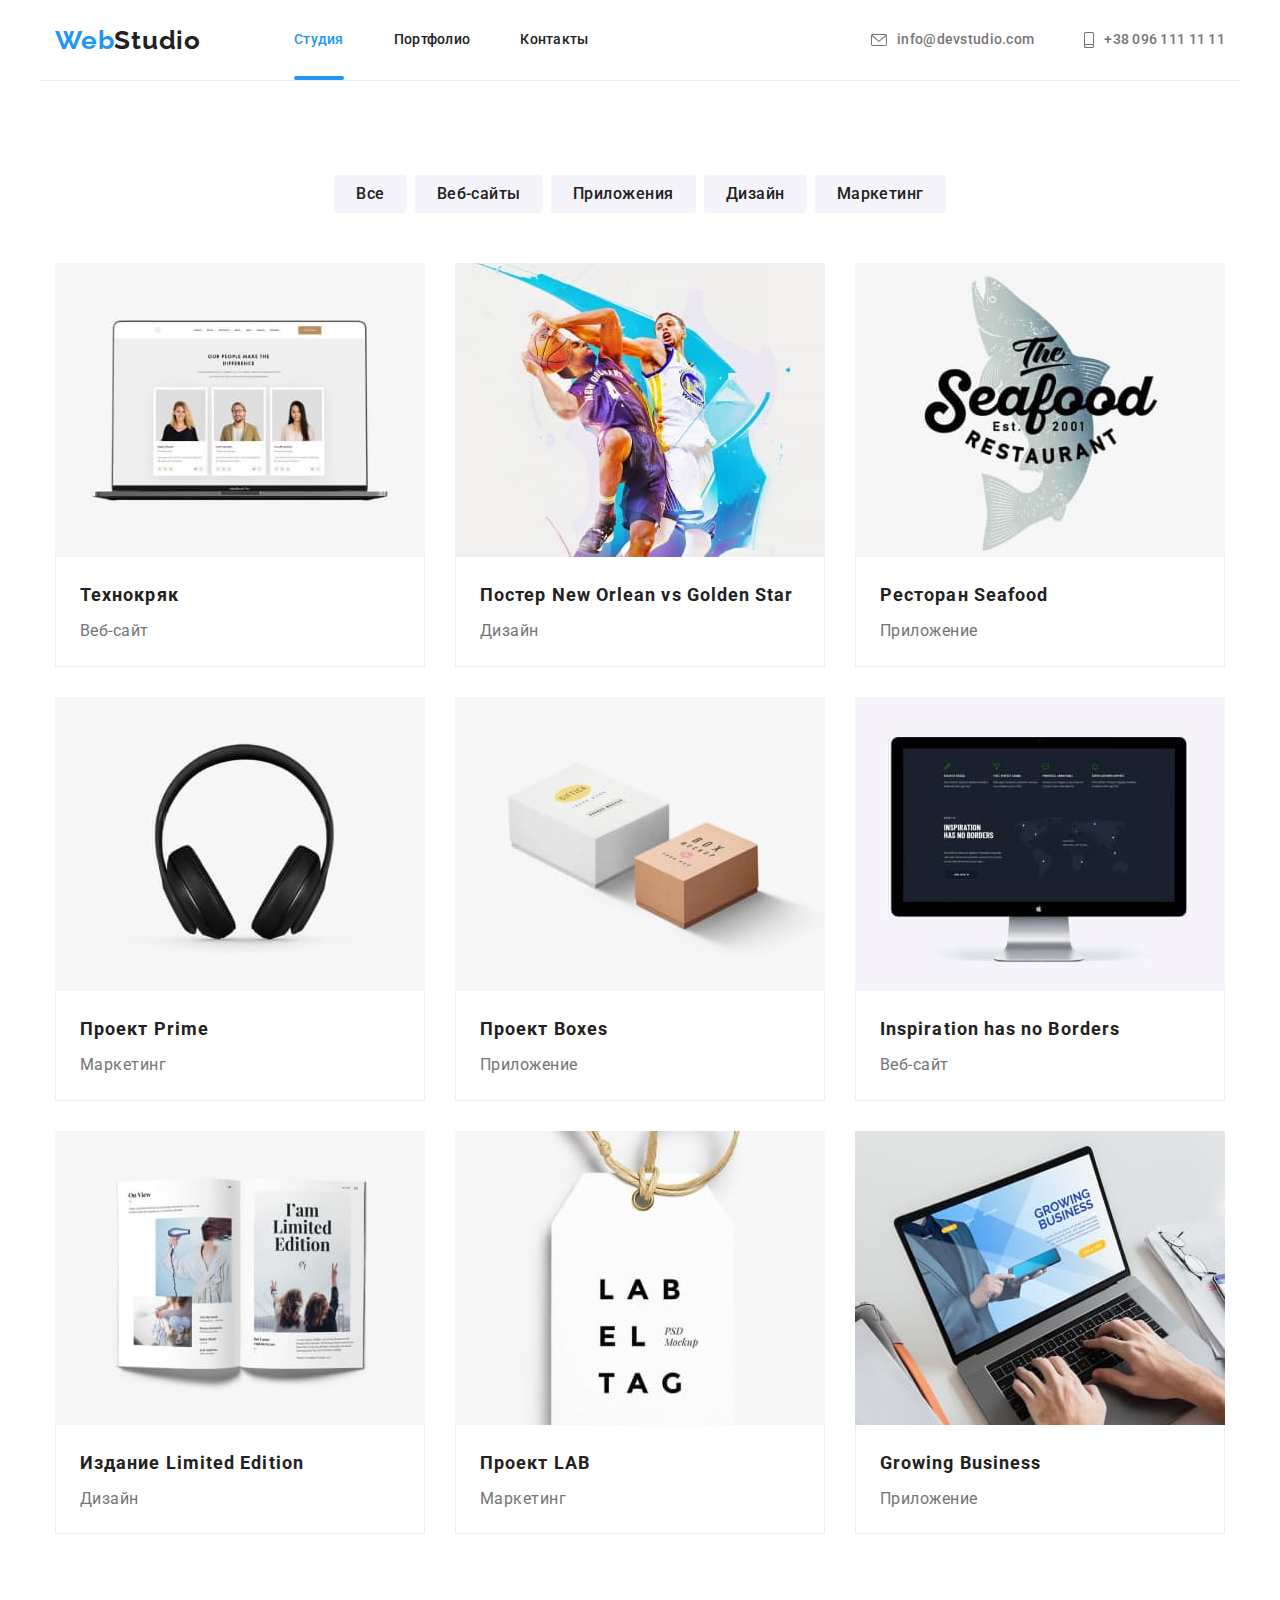
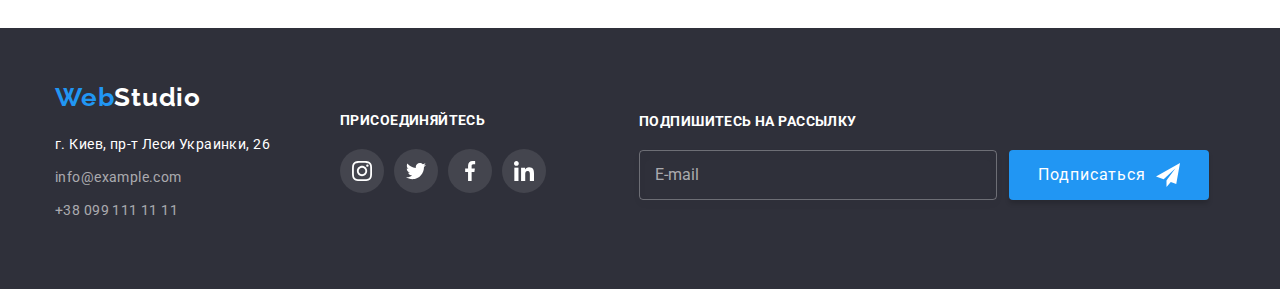
==== commit 1c4efd6b: "доработал портфолио" ====
--- a/portfolio.html
+++ b/portfolio.html
@@ -14,34 +14,37 @@
       rel="stylesheet"
       href="https://cdnjs.cloudflare.com/ajax/libs/modern-normalize/1.0.0/modern-normalize.min.css"
     />
-    <link rel="stylesheet" href="./css/style.css" />
     <link rel="stylesheet" href="./css/main.min.css" />
   </head>
   <body class="body">
     <header>
       <div class="container header">
         <nav class="navigation">
-          <a class="logo-header" href="./index.html"> <span class="logo-web">Web</span>Studio </a>
+          <a class="logo logo--header" href="./index.html">
+            <span class="logo__web">Web</span>Studio
+          </a>
           <ul class="nav-list">
-            <li class="nav-item"><a class="nav-link" href="./index.html">Студия</a></li>
-            <li class="nav-item">
-              <a class="nav-link open-page" href="./portfolio.html ">Портфолио</a>
-            </li>
-            <li class="nav-item"><a class="nav-link" href="/ ">Контакты</a></li>
+            <li class="nav-list__item">
+              <a class="nav-list__link nav-list__link--active" href="./index.html">Студия</a>
+            </li>
+            <li class="nav-list__item">
+              <a class="nav-list__link" href="./portfolio.html ">Портфолио</a>
+            </li>
+            <li class="nav-list__item"><a class="nav-list__link" href="/ ">Контакты</a></li>
           </ul>
         </nav>
         <ul class="list-contact">
-          <li class="item-contact">
-            <a class="link-contact" href="mailto:info@devstudio.com">
-              <svg class="link-contact-mail" width="16px" height="12px">
+          <li class="list-contact__item">
+            <a class="list-contact__link" href="mailto:info@devstudio.com">
+              <svg class="list-contact__icon-mail" width="16px" height="12px">
                 <use href="./images/icons.svg#icon-envelope"></use>
               </svg>
               info@devstudio.com
             </a>
           </li>
-          <li class="item-contact">
-            <a class="link-contact" href="tel:+380961111111">
-              <svg class="link-contact-tel" width="10px" height="16px">
+          <li class="list-contact__item">
+            <a class="list-contact__link" href="tel:+380961111111">
+              <svg class="list-contact__icon-tel" width="10px" height="16px">
                 <use href="./images/icons.svg#icon-smartphone"></use>
               </svg>
               +38 096 111 11 11
@@ -54,7 +57,7 @@
     <main>
       <section class="section">
         <div class="container">
-          <ul class=" list-btn">
+          <ul class="list-btn">
             <li class="list-btn__item"><button class="filter-button" type="button">Все</button></li>
             <li class="list-btn__item">
               <button class="filter-button" type="button">Веб-сайты</button>
@@ -70,12 +73,12 @@
             </li>
           </ul>
 
-          <ul class="section-achievements">
-            <li class="item-descriptionte">
-              <a class="link-achievements" href="#">
+          <ul class="section-achievements container__section-achievements">
+            <li class="section-achievements__descriptionte">
+              <a class="section-achievements__link" href="#">
                 <div class="thumb-overlay">
                   <img src="./images/img(9).jpg" alt="технокряк" width="370" height="294" />
-                  <p class="text-overlay">
+                  <p class="thumb-overlay__text">
                     Технокряк это современная площадка распространения коронавируса. Компании
                     используют эту платформу для цифрового шпионажа и атак на защищённые сервера
                     конкурентов.
@@ -87,8 +90,8 @@
                 </div>
               </a>
             </li>
-            <li class="item-descriptionte">
-              <a class="link-achievements" href="#">
+            <li class="section-achievements__descriptionte">
+              <a class="section-achievements__link" href="#">
                 <div class="thumb-overlay">
                   <img
                     src="./images/img(1)(1).jpg "
@@ -96,7 +99,7 @@
                     width="370"
                     height="294"
                   />
-                  <p class="text-overlay">
+                  <p class="thumb-overlay__text">
                     Технокряк это современная площадка распространения коронавируса. Компании
                     используют эту платформу для цифрового шпионажа и атак на защищённые сервера
                     конкурентов.
@@ -108,8 +111,8 @@
                 </div>
               </a>
             </li>
-            <li class="item-descriptionte">
-              <a class="link-achievements" href="#">
+            <li class="section-achievements__descriptionte">
+              <a class="section-achievements__link" href="#">
                 <div class="thumb-overlay">
                   <img
                     src="./images/img(2)(1).jpg "
@@ -117,7 +120,7 @@
                     width="370"
                     height="294"
                   />
-                  <p class="text-overlay">
+                  <p class="thumb-overlay__text">
                     Технокряк это современная площадка распространения коронавируса. Компании
                     используют эту платформу для цифрового шпионажа и атак на защищённые сервера
                     конкурентов.
@@ -129,11 +132,11 @@
                 </div>
               </a>
             </li>
-            <li class="item-descriptionte">
-              <a class="link-achievements" href="#">
+            <li class="section-achievements__descriptionte">
+              <a class="section-achievements__link" href="#">
                 <div class="thumb-overlay">
                   <img src="./images/img(3)(1).jpg  " alt="наушники" width="370" height="294" />
-                  <p class="text-overlay">
+                  <p class="thumb-overlay__text">
                     Технокряк это современная площадка распространения коронавируса. Компании
                     используют эту платформу для цифрового шпионажа и атак на защищённые сервера
                     конкурентов.
@@ -145,11 +148,11 @@
                 </div>
               </a>
             </li>
-            <li class="item-descriptionte">
-              <a class="link-achievements" href="#">
+            <li class="section-achievements__descriptionte">
+              <a class="section-achievements__link" href="#">
                 <div class="thumb-overlay">
                   <img src="./images/img(4)(1).jpg " alt="коробки" width="370" height="294" />
-                  <p class="text-overlay">
+                  <p class="thumb-overlay__text">
                     Технокряк это современная площадка распространения коронавируса. Компании
                     используют эту платформу для цифрового шпионажа и атак на защищённые сервера
                     конкурентов.
@@ -161,11 +164,11 @@
                 </div>
               </a>
             </li>
-            <li class="item-descriptionte">
-              <a class="link-achievements" href="#">
+            <li class="section-achievements__descriptionte">
+              <a class="section-achievements__link" href="#">
                 <div class="thumb-overlay">
                   <img src="./images/img(5)(1).jpg  " alt="монитор" width="370" height="294" />
-                  <p class="text-overlay">
+                  <p class="thumb-overlay__text">
                     Технокряк это современная площадка распространения коронавируса. Компании
                     используют эту платформу для цифрового шпионажа и атак на защищённые сервера
                     конкурентов.
@@ -180,8 +183,8 @@
               </a>
             </li>
 
-            <li class="item-descriptionte">
-              <a class="link-achievements" href="#">
+            <li class="section-achievements__descriptionte">
+              <a class="section-achievements__link" href="#">
                 <div class="thumb-overlay">
                   <img
                     src="./images/img(6)(1).jpg "
@@ -189,7 +192,7 @@
                     width="370"
                     height="294"
                   />
-                  <p class="text-overlay">
+                  <p class="thumb-overlay__text">
                     Технокряк это современная площадка распространения коронавируса. Компании
                     используют эту платформу для цифрового шпионажа и атак на защищённые сервера
                     конкурентов.
@@ -201,8 +204,8 @@
                 </div>
               </a>
             </li>
-            <li class="item-descriptionte">
-              <a class="link-achievements" href="#">
+            <li class="section-achievements__descriptionte">
+              <a class="section-achievements__link" href="#">
                 <div class="thumb-overlay">
                   <img
                     src="./images/img(7)(1).jpg "
@@ -210,7 +213,7 @@
                     width="370"
                     height="294"
                   />
-                  <p class="text-overlay">
+                  <p class="thumb-overlay__text">
                     Технокряк это современная площадка распространения коронавируса. Компании
                     используют эту платформу для цифрового шпионажа и атак на защищённые сервера
                     конкурентов.
@@ -222,11 +225,11 @@
                 </div>
               </a>
             </li>
-            <li class="item-descriptionte">
-              <a class="link-achievements" href="#">
+            <li class="section-achievements__descriptionte">
+              <a class="section-achievements__link" href="#">
                 <div class="thumb-overlay">
                   <img src="./images/img(8)(1).jpg  " alt="ноутбук" width="370" height="294" />
-                  <p class="text-overlay">
+                  <p class="thumb-overlay__text">
                     Технокряк это современная площадка распространения коронавируса. Компании
                     используют эту платформу для цифрового шпионажа и атак на защищённые сервера
                     конкурентов.
@@ -244,13 +247,15 @@
     </main>
     <footer class="footer">
       <div class="container container-footer">
-        <div class="address-position">
-          <a class="logo-footer" href="./index.html"> <span class="logo-web">Web</span>Studio </a>
+        <div class="сontacts-box">
+          <a class="logo logo--footer" href="./index.html">
+            <span class="logo__web">Web</span>Studio
+          </a>
           <address class="address">
-            <ul class="footer-list">
-              <li class="item">
+            <ul class="сontacts">
+              <li class="сontacts__item">
                 <a
-                  class="address-item footer-link"
+                  class="contact-address"
                   href="https://goo.gl/maps/D85SnUthi7dSxmGW8"
                   target="_blank"
                   rel="noopener noreferrer"
@@ -258,50 +263,70 @@
                   г. Киев, пр-т Леси Украинки, 26
                 </a>
               </li>
-              <li class="item">
-                <a class="mailto-item footer-link" href="mailto:info@example.com"
-                  >info@example.com</a
-                >
+              <li class="сontacts__item">
+                <a class="mail-contacts" href="mailto:info@example.com">info@example.com</a>
               </li>
-              <li class="item">
-                <a class="tel-item footer-link" href="tel:+380991111111">+38 099 111 11 11</a>
+              <li class="сontacts__item">
+                <a class="tel-contacts" href="tel:+380991111111">+38 099 111 11 11</a>
               </li>
             </ul>
           </address>
         </div>
-        <div class="icon-position">
-          <h2 class="title-footer-icon">присоединяйтесь</h2>
-
-          <ul class="list-footer-icon">
-            <li class="item-footer-icon">
-              <a class="link-footer-icon footer-link" href="">
-                <svg class="svg-footer-icon" width="20px" height="20px">
+        <div class="footer-icon">
+          <h2 class="footer-icon__title">присоединяйтесь</h2>
+
+          <ul class="list-icon">
+            <li class="list-icon__item">
+              <a class="list-icon__link" href="">
+                <svg class="list-icon__svg" width="20px" height="20px">
                   <use href="./images/icons.svg#icon-instagram"></use>
                 </svg>
               </a>
             </li>
-            <li class="item-footer-icon">
-              <a class="link-footer-icon footer-link" href="">
-                <svg class="svg-footer-icon" width="20px" height="20px">
+            <li class="list-icon__item">
+              <a class="list-icon__link" href="">
+                <svg class="list-icon__svg" width="20px" height="20px">
                   <use href="./images/icons.svg#icon-twitter"></use>
                 </svg>
               </a>
             </li>
-            <li class="item-footer-icon">
-              <a class="link-footer-icon footer-link" href="">
-                <svg class="svg-footer-icon" width="20px" height="20px">
+            <li class="list-icon__item">
+              <a class="list-icon__link" href="">
+                <svg class="list-icon__svg" width="20px" height="20px">
                   <use href="./images/icons.svg#icon-facebook"></use>
                 </svg>
               </a>
             </li>
-            <li class="item-footer-icon">
-              <a class="link-footer-icon footer-link" href="">
-                <svg class="svg-footer-icon" width="20px" height="20px">
+            <li class="list-icon__item">
+              <a class="list-icon__link" href="">
+                <svg class="list-icon__svg" width="20px" height="20px">
                   <use href="./images/icons.svg#icon-linkedin"></use>
                 </svg>
               </a>
             </li>
           </ul>
+        </div>
+
+        <div class="form">
+          <p class="form__text">Подпишитесь на рассылку</p>
+          <form name="subscription-form" class="subscription-form">
+            <div class="subscription__field">
+              <input
+                type="email"
+                name="email"
+                id="mailing"
+                class="subscription__input"
+                placeholder=" "
+              />
+              <label for="mailing" class="subscription__label-mailing">E-mail</label>
+            </div>
+            <button type="submit" class="subscription-button">
+              <span class="button-text">Подписаться</span>
+              <svg class="subscription-icon" width="24px" height="24px">
+                <use href="./images/icons.svg#icon-icon-send"></use>
+              </svg>
+            </button>
+          </form>
         </div>
       </div>
     </footer>
--- a/css/main.min.css
+++ b/css/main.min.css
@@ -1,2 +1,2 @@
-:root{--paragraph-text-color: #757575;--title-text-color: #212121;--interactive-element-color: #2196f3;--footer-background-color: #2f303a;--мain-font-size: 14px;--hero-background-color: #c4c4c4;--transition-duration-timing-function: 250ms cubic-bezier(0.4, 0, 0.2, 1)}h1,h2,h3,h4,h5,h6,p,ul{margin:0}img{display:block;width:100%;height:auto}button{cursor:pointer}li{list-style:none}a{text-decoration:none}.section{padding-top:94px;padding-bottom:94px}.body{font-family:Roboto, sans-serif;color:var(--paragraph-text-color)}.container{width:1200px;padding-left:15px;padding-right:15px;margin-left:auto;margin-right:auto}.logo{font-family:Raleway, sans-serif;font-weight:bold;font-size:26px;line-height:1.19;letter-spacing:0.03em}.logo--header{color:var(--title-text-color)}.logo--footer{display:inline-block;margin-bottom:20px;letter-spacing:0.03em;color:#ffffff}.logo__web{color:var(--interactive-element-color)}.open-page::after{content:'';position:absolute;bottom:0;display:-webkit-box;display:-ms-flexbox;display:flex;height:4px;width:100%;border-radius:2px;background-color:#2196f3}.nav-item{position:relative}.header{display:-webkit-box;display:-ms-flexbox;display:flex;-webkit-box-align:center;-ms-flex-align:center;align-items:center;border-bottom-width:1px;border-bottom-style:solid;border-bottom-color:#ececec}.navigation{display:-webkit-box;display:-ms-flexbox;display:flex;-webkit-box-align:center;-ms-flex-align:center;align-items:center;padding-left:0}.nav-list{display:-webkit-box;display:-ms-flexbox;display:flex;-webkit-box-align:center;-ms-flex-align:center;align-items:center;padding:0;margin-left:93px}.nav-list .nav-item:not(:last-child){margin-right:50px}.list-contact .item-contact+.item-contact{margin-left:50px}.list-contact{display:-webkit-box;display:-ms-flexbox;display:flex;-webkit-box-align:center;-ms-flex-align:center;align-items:center;padding-left:0;margin-left:auto}.nav-link{display:block;padding-top:32px;padding-bottom:32px;font-weight:500;font-size:14px;line-height:1.14;letter-spacing:0.02em;color:#212121;-webkit-transition:color var(--transition-duration-timing-function);transition:color var(--transition-duration-timing-function)}.nav-link:hover,.nav-link:focus{color:var(--interactive-element-color)}.open-page{color:var(--interactive-element-color)}.link-contact{display:-webkit-box;display:-ms-flexbox;display:flex;padding-top:32px;padding-bottom:32px;font-weight:500;font-size:14px;line-height:1.14;letter-spacing:0.02em;color:var(--paragraph-text-color);-webkit-box-align:center;-ms-flex-align:center;align-items:center;-webkit-transition:color var(--transition-duration-timing-function);transition:color var(--transition-duration-timing-function)}.link-contact:hover,.link-contact:focus{color:var(--interactive-element-color)}.link-contact-mail,.link-contact-tel{display:-webkit-box;display:-ms-flexbox;display:flex;margin-right:10px;fill:currentColor}.title__hero{font-weight:900;font-size:44px;line-height:1.36;letter-spacing:0.06em;text-transform:uppercase;color:#ffffff;text-align:center;margin:0 auto;max-width:696px}.section-hero{padding-top:205px;padding-bottom:200px;margin-left:auto;margin-right:auto;min-height:600px;max-width:1600px;background-color:var(--hero-background-color);background-image:-webkit-gradient(linear, left top, left bottom, from(rgba(47,48,58,0.4)), to(rgba(47,48,58,0.4))),url(../images/hero.jpg);background-image:linear-gradient(rgba(47,48,58,0.4), rgba(47,48,58,0.4)),url(../images/hero.jpg);background-repeat:no-repeat;background-size:cover;background-position:center}.container-hero{text-align:center}.button-hero{font-weight:bold;font-size:16px;line-height:1.9;text-align:center;letter-spacing:0.06em;color:#ffffff;background:#2196f3;border-radius:4px;border:0;padding:10px 32px;-webkit-transform:scale(1);transform:scale(1);-webkit-transition:-webkit-transform var(--transition-duration-timing-function);transition:-webkit-transform var(--transition-duration-timing-function);transition:transform var(--transition-duration-timing-function);transition:transform var(--transition-duration-timing-function), -webkit-transform var(--transition-duration-timing-function)}.button-hero:hover{-webkit-box-shadow:0px 3px 1px rgba(0,0,0,0.1),0px 1px 2px rgba(0,0,0,0.08),0px 2px 2px rgba(0,0,0,0.12);box-shadow:0px 3px 1px rgba(0,0,0,0.1),0px 1px 2px rgba(0,0,0,0.08),0px 2px 2px rgba(0,0,0,0.12);-webkit-transform:scale(1.05);transform:scale(1.05)}.section-hero__button-hero{margin-top:25px}.benefits{display:-webkit-box;display:-ms-flexbox;display:flex;padding-left:0}.benefits__title{margin-bottom:10px}.benefits__item{width:270px;list-style-type:none}.benefits__item::before{display:block;content:'';height:120px;background-position:center;background-size:auto;background-repeat:no-repeat;background-color:#f5f4fa;border-radius:4px;margin-bottom:30px}.benefits__item:not(:last-child){margin-right:30px}.benefits__title{font-weight:bold;font-size:14px;line-height:1.14;letter-spacing:0.03em;text-transform:uppercase;color:var(--title-text-color)}.benefits__text{font-weight:normal;font-size:14px;line-height:1.71;letter-spacing:0.03em;color:var(--paragraph-text-color)}.benefits-item-antenna::before{background-image:url(../images/antenna.svg)}.benefits-item-clock::before{background-image:url(../images/clock.svg)}.benefits-item-diagram::before{background-image:url(../images/diagram.svg)}.benefits-item-astronaut::before{background-image:url(../images/astronaut.svg)}.page-title{font-weight:bold;font-size:36px;line-height:1.16;text-align:center;letter-spacing:0.03em;color:var(--title-text-color)}.our-work__item{position:relative}.our-work__text{position:absolute;left:0;bottom:0;width:100%;height:70px;background:rgba(47,48,58,0.8);text-align:center;padding-top:27px;padding-bottom:27px;font-weight:bold;font-size:14px;line-height:1.14;text-align:center;letter-spacing:0.03em;text-transform:uppercase;color:#ffffff}.our-work__list{display:-webkit-box;display:-ms-flexbox;display:flex;padding-left:0}.our-work__list .our-work__item:not(:last-child){margin-right:30px}.our-work__title{margin-bottom:30px}.command{background-color:#f5f4fa}.command-list{display:-webkit-box;display:-ms-flexbox;display:flex;padding-left:0}.command__title{margin-bottom:50px}.command-list__card{-webkit-box-shadow:0px 1px 3px rgba(0,0,0,0.12),0px 1px 1px rgba(0,0,0,0.14),0px 2px 1px rgba(0,0,0,0.2);box-shadow:0px 1px 3px rgba(0,0,0,0.12),0px 1px 1px rgba(0,0,0,0.14),0px 2px 1px rgba(0,0,0,0.2);border-radius:0px 0px 4px 4px;list-style:none;background-color:#ffffff}.command-list__card:not(:last-child){margin-right:30px}.card__description{padding-top:30px;padding-bottom:30px}.card__name{text-align:center;margin-bottom:10px;font-weight:500;font-size:16px;line-height:1.18;text-align:center;letter-spacing:0.03em;color:var(--title-text-color)}.card__position{font-size:16px;line-height:1.18;text-align:center;letter-spacing:0.03em;color:var(--paragraph-text-color)}.command-icon-list{display:-webkit-box;display:-ms-flexbox;display:flex;list-style:none;-webkit-box-pack:center;-ms-flex-pack:center;justify-content:center;padding:0px 30px 30px 32px}.command-icon-list__link{background-color:#ffffff;width:44px;height:44px;border-radius:50%;display:-webkit-box;display:-ms-flexbox;display:flex;-webkit-box-pack:center;-ms-flex-pack:center;justify-content:center;-webkit-box-align:center;-ms-flex-align:center;align-items:center;color:#afb1b8;-webkit-transition:color var(--transition-duration-timing-function),background-color var(--transition-duration-timing-function);transition:color var(--transition-duration-timing-function),background-color var(--transition-duration-timing-function)}.command-icon-list__link:hover,.command-icon-list__link:focus{background-color:#2196f3;color:#ffffff}.command-icon-list__svg{width:20px;height:20px;fill:currentColor}.command-icon-list__item:not(:last-child){margin-right:10px}.regular-customers{padding-top:94px;padding-bottom:94px}.regular-customers__page-title{margin-bottom:50px}.list-logos{display:-webkit-box;display:-ms-flexbox;display:flex;list-style:none;-webkit-box-pack:center;-ms-flex-pack:center;justify-content:center;padding:0}.list-logos__link{border:1px solid #afb1b8;border-radius:4px;padding:16px 32px;display:-webkit-box;display:-ms-flexbox;display:flex;-webkit-box-pack:center;-ms-flex-pack:center;justify-content:center;-webkit-box-align:center;-ms-flex-align:center;align-items:center;color:#afb1b8;-webkit-transition:color var(--transition-duration-timing-function),border var(--transition-duration-timing-function);transition:color var(--transition-duration-timing-function),border var(--transition-duration-timing-function)}.list-logos__link:hover,.list-logos__link:focus{color:#2196f3;border:1px solid #2196f3}.list-logos__item:not(:last-child){margin-right:30px}.list-logos__icon{fill:currentColor}.container-footer{display:-webkit-box;display:-ms-flexbox;display:flex;-webkit-box-align:center;-ms-flex-align:center;align-items:center}.сontacts{display:inline-block;padding-left:0}.сontacts__item:not(:last-child){margin-bottom:9px}.footer{background:var(--footer-background-color);padding-top:54px;padding-bottom:66px}.contact-address,.mail-contacts,.tel-contacts{-webkit-transition:color var(--transition-duration-timing-function);transition:color var(--transition-duration-timing-function)}.contact-address:hover,.mail-contacts:hover,.tel-contacts:hover,.contact-address:focus,.mail-contacts:focus,.tel-contacts:focus{color:var(--interactive-element-color)}.contact-address,.mail-contacts,.tel-contacts{font-style:normal;font-weight:normal;font-size:14px;line-height:1.71;letter-spacing:0.03em}.contact-address{color:#ffffff}.mail-contacts,.tel-contacts{color:rgba(255,255,255,0.6)}.list-icon{display:-webkit-box;display:-ms-flexbox;display:flex;list-style:none;padding:0}.list-icon__link{background-color:#44454e;width:44px;height:44px;border-radius:50%;display:-webkit-box;display:-ms-flexbox;display:flex;-webkit-box-pack:center;-ms-flex-pack:center;justify-content:center;-webkit-box-align:center;-ms-flex-align:center;align-items:center;-webkit-transition:background-color var(--transition-duration-timing-function);transition:background-color var(--transition-duration-timing-function)}.list-icon__link:hover,.list-icon__link:focus{background-color:#2196f3}.list-icon__svg{width:20px;height:20px;fill:#ffffff}.footer-icon__title{font-style:normal;font-weight:bold;font-size:14px;line-height:1.14;letter-spacing:0.03em;text-transform:uppercase;color:#ffffff;margin-bottom:20px}.list-icon__item:not(:last-child){margin-right:10px}.footer-icon{margin-left:70px;margin-right:93px}.form{padding-top:8px}.subscription-form{display:-webkit-box;display:-ms-flexbox;display:flex;-webkit-box-pack:center;-ms-flex-pack:center;justify-content:center;-webkit-box-align:center;-ms-flex-align:center;align-items:center}.subscription__field{position:relative;margin-right:12px}.subscription__label-mailing{display:inline-block;position:absolute;left:0;top:50%;-webkit-transform:translateY(-50%);transform:translateY(-50%);padding-left:16px;font-size:16px;line-height:1.25;color:rgba(255,255,255,0.6);-webkit-transition:-webkit-transform var(--transition-duration-timing-function);transition:-webkit-transform var(--transition-duration-timing-function);transition:transform var(--transition-duration-timing-function);transition:transform var(--transition-duration-timing-function), -webkit-transform var(--transition-duration-timing-function)}.subscription__input:focus+.subscription__label-mailing,.subscription__input:not(:placeholder-shown)+.subscription__label-mailing{-webkit-transform:translate(-68px, -50%);transform:translate(-68px, -50%)}.subscription__input{border:1px solid rgba(255,255,255,0.3);-webkit-box-sizing:border-box;box-sizing:border-box;-webkit-filter:drop-shadow(0px 4px 4px rgba(0,0,0,0.15));filter:drop-shadow(0px 4px 4px rgba(0,0,0,0.15));border-radius:4px;background-color:inherit;width:358px;height:50px;-webkit-transition:background-color var(--transition-duration-timing-function);transition:background-color var(--transition-duration-timing-function)}.subscription__field:focus+.subscription__input,.subscription__input:not(:placeholder-shown){background-color:#ffffff}.subscription-button{display:-webkit-box;display:-ms-flexbox;display:flex;-webkit-box-pack:center;-ms-flex-pack:center;justify-content:center;-webkit-box-align:center;-ms-flex-align:center;align-items:center;width:200px;height:50px;-webkit-box-shadow:0px 4px 4px rgba(0,0,0,0.15);box-shadow:0px 4px 4px rgba(0,0,0,0.15);border-radius:4px;font-size:16px;line-height:1.87;letter-spacing:0.06em;background:#2196f3;color:#ffffff;cursor:pointer;-webkit-transition:background-color var(--transition-duration-timing-function),color var(--transition-duration-timing-function),background var(--transition-duration-timing-function),-webkit-box-shadow var(--transition-duration-timing-function);transition:background-color var(--transition-duration-timing-function),color var(--transition-duration-timing-function),background var(--transition-duration-timing-function),-webkit-box-shadow var(--transition-duration-timing-function);transition:background-color var(--transition-duration-timing-function),color var(--transition-duration-timing-function),background var(--transition-duration-timing-function),box-shadow var(--transition-duration-timing-function);transition:background-color var(--transition-duration-timing-function),color var(--transition-duration-timing-function),background var(--transition-duration-timing-function),box-shadow var(--transition-duration-timing-function),-webkit-box-shadow var(--transition-duration-timing-function);border:0;padding:0}.subscription-button:hover{color:#212121;background:#ffffff;-webkit-box-shadow:0px 1px 3px rgba(0,0,0,0.12),0px 1px 1px rgba(0,0,0,0.14),0px 2px 1px rgba(0,0,0,0.2);box-shadow:0px 1px 3px rgba(0,0,0,0.12),0px 1px 1px rgba(0,0,0,0.14),0px 2px 1px rgba(0,0,0,0.2);fill:#212121}.subscription-icon{margin-left:10px;fill:#ffffff;-webkit-transition:fill var(--transition-duration-timing-function);transition:fill var(--transition-duration-timing-function)}.subscription-button:hover>.subscription-icon{fill:#212121}.form__text{font-style:normal;font-weight:bold;font-size:14px;line-height:1.14;letter-spacing:0.03em;text-transform:uppercase;color:#ffffff;margin-bottom:20px}.list-btn{display:-webkit-box;display:-ms-flexbox;display:flex;-webkit-box-pack:center;-ms-flex-pack:center;justify-content:center;margin-bottom:50px;padding-left:0}.list-btn__item:not(:last-child){margin-right:8px}.filter-button{border-radius:4px;border:0;padding:6px 22px;font-weight:500;font-size:16px;line-height:26px;text-align:center;letter-spacing:0.03em;color:var(--title-text-color);background:#f5f4fa;cursor:pointer;-webkit-transition:background-color var(--transition-duration-timing-function),color var(--transition-duration-timing-function),background var(--transition-duration-timing-function),-webkit-box-shadow var(--transition-duration-timing-function);transition:background-color var(--transition-duration-timing-function),color var(--transition-duration-timing-function),background var(--transition-duration-timing-function),-webkit-box-shadow var(--transition-duration-timing-function);transition:background-color var(--transition-duration-timing-function),color var(--transition-duration-timing-function),background var(--transition-duration-timing-function),box-shadow var(--transition-duration-timing-function);transition:background-color var(--transition-duration-timing-function),color var(--transition-duration-timing-function),background var(--transition-duration-timing-function),box-shadow var(--transition-duration-timing-function),-webkit-box-shadow var(--transition-duration-timing-function)}.filter-button:hover{color:#ffffff;background:#2196f3;-webkit-box-shadow:0px 1px 3px rgba(0,0,0,0.12),0px 1px 1px rgba(0,0,0,0.14),0px 2px 1px rgba(0,0,0,0.2);box-shadow:0px 1px 3px rgba(0,0,0,0.12),0px 1px 1px rgba(0,0,0,0.14),0px 2px 1px rgba(0,0,0,0.2)}.link-achievements{display:block;-webkit-transition:-webkit-box-shadow var(--transition-duration-timing-function);transition:-webkit-box-shadow var(--transition-duration-timing-function);transition:box-shadow var(--transition-duration-timing-function);transition:box-shadow var(--transition-duration-timing-function), -webkit-box-shadow var(--transition-duration-timing-function)}.section-achievements{display:-webkit-box;display:-ms-flexbox;display:flex;-ms-flex-wrap:wrap;flex-wrap:wrap;padding-left:0;margin-top:-30px;margin-left:-30px}.section-achievements>.item-descriptionte{margin-top:30px;margin-left:30px;-ms-flex-preferred-size:calc(100% / 3 - 30px);flex-basis:calc(100% / 3 - 30px);list-style:none}.link-achievements:hover,.link-achievements:focus{-webkit-box-shadow:0px 1px 1px rgba(0,0,0,0.12),0px 4px 4px rgba(0,0,0,0.06),1px 4px 6px rgba(0,0,0,0.16);box-shadow:0px 1px 1px rgba(0,0,0,0.12),0px 4px 4px rgba(0,0,0,0.06),1px 4px 6px rgba(0,0,0,0.16)}.descriptionte-achievements{padding:20px 24px;border:1px solid #eeeeee;border-top:none}.text-description{margin-top:4px;font-weight:normal;font-size:16px;line-height:1.8;letter-spacing:0.03em;color:var(--paragraph-text-color)}.section-achievements h2{font-weight:bold;font-size:18px;line-height:2;letter-spacing:0.06em;color:var(--title-text-color)}.thumb-overlay{position:relative;max-width:370px;max-height:294px;overflow:hidden}.text-overlay{position:absolute;top:0;left:0;width:100%;height:100%;font-size:18px;line-height:1.5;letter-spacing:0.03em;color:#ffffff;background-color:rgba(33,150,243,0.9);padding:63px 24px;-webkit-transform:translateY(100%);transform:translateY(100%);-webkit-transition:-webkit-transform var(--transition-duration-timing-function);transition:-webkit-transform var(--transition-duration-timing-function);transition:transform var(--transition-duration-timing-function);transition:transform var(--transition-duration-timing-function), -webkit-transform var(--transition-duration-timing-function)}.link-achievements:hover .text-overlay{-webkit-transform:translateY(0);transform:translateY(0)}.backdrop.is-hidden{visibility:hidden;opacity:0;pointer-events:none}.backdrop{position:fixed;top:0%;left:0%;width:100%;height:100%;background-color:rgba(0,0,0,0.2);opacity:1;-webkit-transition:opacity var(--transition-duration-timing-function);transition:opacity var(--transition-duration-timing-function)}.backdrop.is-hidden .modal{-webkit-transform:translate(-50%, -50%) scale(1.1);transform:translate(-50%, -50%) scale(1.1);visibility:hidden}.modal{position:absolute;top:50%;left:50%;max-width:528px;max-height:581px;-webkit-transform:translate(-50%, -50%) scale(1);transform:translate(-50%, -50%) scale(1);-webkit-transition:visibility var(--transition-duration-timing-function),-webkit-transform var(--transition-duration-timing-function);transition:visibility var(--transition-duration-timing-function),-webkit-transform var(--transition-duration-timing-function);transition:transform var(--transition-duration-timing-function),visibility var(--transition-duration-timing-function);transition:transform var(--transition-duration-timing-function),visibility var(--transition-duration-timing-function),-webkit-transform var(--transition-duration-timing-function);background-color:#ffffff;padding:40px;visibility:visible}.modal-button__svg-close{fill:black;-webkit-transition:fill var(--transition-duration-timing-function);transition:fill var(--transition-duration-timing-function)}.modal-button:hover>.modal-button__svg-close{fill:#2196f3}.modal__modal-button{position:absolute}.modal-button{top:8px;right:8px;display:-webkit-box;display:-ms-flexbox;display:flex;-webkit-box-pack:center;-ms-flex-pack:center;justify-content:center;-webkit-box-align:center;-ms-flex-align:center;align-items:center;width:30px;height:30px;padding:0;border:1px solid rgba(0,0,0,0.1);border-radius:50%;background:#ffffff;z-index:1}.modal-form{width:100%;height:100%}.field-position{display:-webkit-box;display:-ms-flexbox;display:flex;-webkit-box-orient:vertical;-webkit-box-direction:normal;-ms-flex-direction:column;flex-direction:column;margin-bottom:20px}.field-position label{display:block;font-weight:normal;font-size:12px;line-height:1.16;letter-spacing:0.01em;color:#757575}.form-feild{position:relative;margin-bottom:10px;width:100%}.modal-form-text{font-size:20px;line-height:1.15;text-align:center;font-weight:bold;letter-spacing:0.03em;color:#212121;margin-bottom:12px}.form-feild__input{display:inline-block;border:1px solid rgba(33,33,33,0.2);-webkit-box-sizing:border-box;box-sizing:border-box;border-radius:4px;width:100%;height:40px;padding:0 0 0 42px;-webkit-transition:border var(--transition-duration-timing-function);transition:border var(--transition-duration-timing-function);margin-top:4px}.form-feild__input:focus{outline:none;border:1px solid #2196f3}.form-feild__icon{position:absolute;left:12px;bottom:11px;-webkit-transition:fill var(--transition-duration-timing-function);transition:fill var(--transition-duration-timing-function)}.form-feild__input:focus+.form-feild__icon{fill:#2196f3}.comment-feild__text{display:inline-block;resize:none;width:100%;height:120px;overflow:auto;border:1px solid rgba(33,33,33,0.2);-webkit-box-sizing:border-box;box-sizing:border-box;border-radius:4px;padding:12px 16px;-webkit-transition:border var(--transition-duration-timing-function);transition:border var(--transition-duration-timing-function);margin-top:4px}.comment-feild__text:focus{outline:none;border:1px solid #2196f3}.agreement-field__checkbox-link{font-size:12px;line-height:1.16;letter-spacing:0.03em;-webkit-text-decoration-line:underline;text-decoration-line:underline;color:#2196f3;margin-left:2px}.form-button-modal{width:200px;height:50px;background:#2196f3;-webkit-box-shadow:0px 4px 4px rgba(0,0,0,0.15);box-shadow:0px 4px 4px rgba(0,0,0,0.15);border:0;border-radius:4px;font-size:16px;line-height:0.53;letter-spacing:0.06em;color:#ffffff;padding:10px 55px}.position-form-button{display:-webkit-box;display:-ms-flexbox;display:flex;-webkit-box-pack:center;-ms-flex-pack:center;justify-content:center;-webkit-box-align:center;-ms-flex-align:center;align-items:center;margin-top:30px}.visually-hidden{position:absolute;clip:rect(0 0 0 0);width:1px;height:1px;margin:-1px}.agreement-field__label{position:relative;display:-webkit-box;display:-ms-flexbox;display:flex;-webkit-box-pack:center;-ms-flex-pack:center;justify-content:center;-webkit-box-align:center;-ms-flex-align:center;align-items:center;font-weight:normal;font-size:12px;line-height:1.16;letter-spacing:0.03em;color:#757575}.icon-checkbox{display:-webkit-box;display:-ms-flexbox;display:flex;-webkit-box-align:center;-ms-flex-align:center;align-items:center;-webkit-box-pack:center;-ms-flex-pack:center;justify-content:center;width:16px;height:15px;border-radius:2px;padding:0;margin-right:7px;fill:#ffffff;background-color:#ffffff;border:2px solid #212121}.agreement-field__checkbox:checked+.icon-checkbox{display:-webkit-box;display:-ms-flexbox;display:flex;-webkit-box-align:center;-ms-flex-align:center;align-items:center;-webkit-box-pack:center;-ms-flex-pack:center;justify-content:center;width:16px;height:15px;border-radius:2px;padding:0;margin-right:7px;fill:#ffffff;background-color:#2196f3;border:0}
+:root{--paragraph-text-color: #757575;--title-text-color: #212121;--interactive-element-color: #2196f3;--footer-background-color: #2f303a;--мain-font-size: 14px;--hero-background-color: #c4c4c4;--transition-duration-timing-function: 250ms cubic-bezier(0.4, 0, 0.2, 1)}h1,h2,h3,h4,h5,h6,p,ul{margin:0}img{display:block;width:100%;height:auto}button{cursor:pointer}li{list-style:none}a{text-decoration:none}.section{padding-top:94px;padding-bottom:94px}.body{font-family:Roboto, sans-serif;color:var(--paragraph-text-color)}.container{width:1200px;padding-left:15px;padding-right:15px;margin-left:auto;margin-right:auto}.logo{font-family:Raleway, sans-serif;font-weight:bold;font-size:26px;line-height:1.19;letter-spacing:0.03em}.logo--header{color:var(--title-text-color)}.logo--footer{display:inline-block;margin-bottom:20px;letter-spacing:0.03em;color:#ffffff}.logo__web{color:var(--interactive-element-color)}.nav-list__link--active::after{content:'';position:absolute;bottom:0;display:-webkit-box;display:-ms-flexbox;display:flex;height:4px;width:100%;border-radius:2px;background-color:#2196f3}.nav-list__item{position:relative}.header{display:-webkit-box;display:-ms-flexbox;display:flex;-webkit-box-align:center;-ms-flex-align:center;align-items:center;border-bottom-width:1px;border-bottom-style:solid;border-bottom-color:#ececec}.navigation{display:-webkit-box;display:-ms-flexbox;display:flex;-webkit-box-align:center;-ms-flex-align:center;align-items:center;padding-left:0}.nav-list{display:-webkit-box;display:-ms-flexbox;display:flex;-webkit-box-align:center;-ms-flex-align:center;align-items:center;padding:0;margin-left:93px}.nav-list__item:not(:last-child){margin-right:50px}.list-contact .list-contact__item+.list-contact__item{margin-left:50px}.list-contact{display:-webkit-box;display:-ms-flexbox;display:flex;-webkit-box-align:center;-ms-flex-align:center;align-items:center;padding-left:0;margin-left:auto}.nav-list__link{display:block;padding-top:32px;padding-bottom:32px;font-weight:500;font-size:14px;line-height:1.14;letter-spacing:0.02em;color:#212121;-webkit-transition:color var(--transition-duration-timing-function);transition:color var(--transition-duration-timing-function)}.nav-list__link:hover,.nav-list__link:focus{color:var(--interactive-element-color)}.nav-list__link--active{color:var(--interactive-element-color)}.list-contact__link{display:-webkit-box;display:-ms-flexbox;display:flex;padding-top:32px;padding-bottom:32px;font-weight:500;font-size:14px;line-height:1.14;letter-spacing:0.02em;color:var(--paragraph-text-color);-webkit-box-align:center;-ms-flex-align:center;align-items:center;-webkit-transition:color var(--transition-duration-timing-function);transition:color var(--transition-duration-timing-function)}.list-contact__link:hover,.list-contact__link:focus{color:var(--interactive-element-color)}.list-contact__icon-mail,.list-contact__icon-tel{display:-webkit-box;display:-ms-flexbox;display:flex;margin-right:10px;fill:currentColor}.title__hero{font-weight:900;font-size:44px;line-height:1.36;letter-spacing:0.06em;text-transform:uppercase;color:#ffffff;text-align:center;margin:0 auto;max-width:696px}.section-hero{padding-top:205px;padding-bottom:200px;margin-left:auto;margin-right:auto;min-height:600px;max-width:1600px;background-color:var(--hero-background-color);background-image:-webkit-gradient(linear, left top, left bottom, from(rgba(47,48,58,0.4)), to(rgba(47,48,58,0.4))),url(../images/hero.jpg);background-image:linear-gradient(rgba(47,48,58,0.4), rgba(47,48,58,0.4)),url(../images/hero.jpg);background-repeat:no-repeat;background-size:cover;background-position:center}.container-hero{text-align:center}.button-hero{font-weight:bold;font-size:16px;line-height:1.9;text-align:center;letter-spacing:0.06em;color:#ffffff;background:#2196f3;border-radius:4px;border:0;padding:10px 32px;-webkit-transform:scale(1);transform:scale(1);-webkit-transition:-webkit-transform var(--transition-duration-timing-function);transition:-webkit-transform var(--transition-duration-timing-function);transition:transform var(--transition-duration-timing-function);transition:transform var(--transition-duration-timing-function), -webkit-transform var(--transition-duration-timing-function)}.button-hero:hover{-webkit-box-shadow:0px 3px 1px rgba(0,0,0,0.1),0px 1px 2px rgba(0,0,0,0.08),0px 2px 2px rgba(0,0,0,0.12);box-shadow:0px 3px 1px rgba(0,0,0,0.1),0px 1px 2px rgba(0,0,0,0.08),0px 2px 2px rgba(0,0,0,0.12);-webkit-transform:scale(1.05);transform:scale(1.05)}.section-hero__button-hero{margin-top:25px}.benefits{display:-webkit-box;display:-ms-flexbox;display:flex;padding-left:0}.benefits__title{margin-bottom:10px}.benefits__item{width:270px;list-style-type:none}.benefits__item::before{display:block;content:'';height:120px;background-position:center;background-size:auto;background-repeat:no-repeat;background-color:#f5f4fa;border-radius:4px;margin-bottom:30px}.benefits__item:not(:last-child){margin-right:30px}.benefits__title{font-weight:bold;font-size:14px;line-height:1.14;letter-spacing:0.03em;text-transform:uppercase;color:var(--title-text-color)}.benefits__text{font-weight:normal;font-size:14px;line-height:1.71;letter-spacing:0.03em;color:var(--paragraph-text-color)}.benefits-item-antenna::before{background-image:url(../images/antenna.svg)}.benefits-item-clock::before{background-image:url(../images/clock.svg)}.benefits-item-diagram::before{background-image:url(../images/diagram.svg)}.benefits-item-astronaut::before{background-image:url(../images/astronaut.svg)}.page-title{font-weight:bold;font-size:36px;line-height:1.16;text-align:center;letter-spacing:0.03em;color:var(--title-text-color)}.our-work-list__item{position:relative}.our-work__text{position:absolute;left:0;bottom:0;width:100%;height:70px;background:rgba(47,48,58,0.8);text-align:center;padding-top:27px;padding-bottom:27px;font-weight:bold;font-size:14px;line-height:1.14;text-align:center;letter-spacing:0.03em;text-transform:uppercase;color:#ffffff}.our-work-list{display:-webkit-box;display:-ms-flexbox;display:flex;padding-left:0}.our-work-list .our-work-list__item:not(:last-child){margin-right:30px}.our-work__title{margin-bottom:30px}.command{background-color:#f5f4fa}.command-list{display:-webkit-box;display:-ms-flexbox;display:flex;padding-left:0}.command__title{margin-bottom:50px}.command-list__card{-webkit-box-shadow:0px 1px 3px rgba(0,0,0,0.12),0px 1px 1px rgba(0,0,0,0.14),0px 2px 1px rgba(0,0,0,0.2);box-shadow:0px 1px 3px rgba(0,0,0,0.12),0px 1px 1px rgba(0,0,0,0.14),0px 2px 1px rgba(0,0,0,0.2);border-radius:0px 0px 4px 4px;list-style:none;background-color:#ffffff}.command-list__card:not(:last-child){margin-right:30px}.card__description{padding-top:30px;padding-bottom:30px}.card__name{text-align:center;margin-bottom:10px;font-weight:500;font-size:16px;line-height:1.18;text-align:center;letter-spacing:0.03em;color:var(--title-text-color)}.card__position{font-size:16px;line-height:1.18;text-align:center;letter-spacing:0.03em;color:var(--paragraph-text-color)}.command-icon-list{display:-webkit-box;display:-ms-flexbox;display:flex;list-style:none;-webkit-box-pack:center;-ms-flex-pack:center;justify-content:center;padding:0px 30px 30px 32px}.command-icon-list__link{background-color:#ffffff;width:44px;height:44px;border-radius:50%;display:-webkit-box;display:-ms-flexbox;display:flex;-webkit-box-pack:center;-ms-flex-pack:center;justify-content:center;-webkit-box-align:center;-ms-flex-align:center;align-items:center;color:#afb1b8;-webkit-transition:color var(--transition-duration-timing-function),background-color var(--transition-duration-timing-function);transition:color var(--transition-duration-timing-function),background-color var(--transition-duration-timing-function)}.command-icon-list__link:hover,.command-icon-list__link:focus{background-color:#2196f3;color:#ffffff}.command-icon-list__svg{width:20px;height:20px;fill:currentColor}.command-icon-list__item:not(:last-child){margin-right:10px}.regular-customers{padding-top:94px;padding-bottom:94px}.regular-customers__page-title{margin-bottom:50px}.list-logos{display:-webkit-box;display:-ms-flexbox;display:flex;list-style:none;-webkit-box-pack:center;-ms-flex-pack:center;justify-content:center;padding:0}.list-logos__link{border:1px solid #afb1b8;border-radius:4px;padding:16px 32px;display:-webkit-box;display:-ms-flexbox;display:flex;-webkit-box-pack:center;-ms-flex-pack:center;justify-content:center;-webkit-box-align:center;-ms-flex-align:center;align-items:center;color:#afb1b8;-webkit-transition:color var(--transition-duration-timing-function),border var(--transition-duration-timing-function);transition:color var(--transition-duration-timing-function),border var(--transition-duration-timing-function)}.list-logos__link:hover,.list-logos__link:focus{color:#2196f3;border:1px solid #2196f3}.list-logos__item:not(:last-child){margin-right:30px}.list-logos__icon{fill:currentColor}.container-footer{display:-webkit-box;display:-ms-flexbox;display:flex;-webkit-box-align:center;-ms-flex-align:center;align-items:center}.сontacts{display:inline-block;padding-left:0}.сontacts__item:not(:last-child){margin-bottom:9px}.footer{background:var(--footer-background-color);padding-top:54px;padding-bottom:66px}.contact-address,.mail-contacts,.tel-contacts{-webkit-transition:color var(--transition-duration-timing-function);transition:color var(--transition-duration-timing-function)}.contact-address:hover,.mail-contacts:hover,.tel-contacts:hover,.contact-address:focus,.mail-contacts:focus,.tel-contacts:focus{color:var(--interactive-element-color)}.contact-address,.mail-contacts,.tel-contacts{font-style:normal;font-weight:normal;font-size:14px;line-height:1.71;letter-spacing:0.03em}.contact-address{color:#ffffff}.mail-contacts,.tel-contacts{color:rgba(255,255,255,0.6)}.list-icon{display:-webkit-box;display:-ms-flexbox;display:flex;list-style:none;padding:0}.list-icon__link{background-color:#44454e;width:44px;height:44px;border-radius:50%;display:-webkit-box;display:-ms-flexbox;display:flex;-webkit-box-pack:center;-ms-flex-pack:center;justify-content:center;-webkit-box-align:center;-ms-flex-align:center;align-items:center;-webkit-transition:background-color var(--transition-duration-timing-function);transition:background-color var(--transition-duration-timing-function)}.list-icon__link:hover,.list-icon__link:focus{background-color:#2196f3}.list-icon__svg{width:20px;height:20px;fill:#ffffff}.footer-icon__title{font-style:normal;font-weight:bold;font-size:14px;line-height:1.14;letter-spacing:0.03em;text-transform:uppercase;color:#ffffff;margin-bottom:20px}.list-icon__item:not(:last-child){margin-right:10px}.footer-icon{margin-left:70px;margin-right:93px}.form{padding-top:8px}.subscription-form{display:-webkit-box;display:-ms-flexbox;display:flex;-webkit-box-pack:center;-ms-flex-pack:center;justify-content:center;-webkit-box-align:center;-ms-flex-align:center;align-items:center}.subscription__field{position:relative;margin-right:12px}.subscription__label-mailing{display:inline-block;position:absolute;left:0;top:50%;-webkit-transform:translateY(-50%);transform:translateY(-50%);padding-left:16px;font-size:16px;line-height:1.25;color:rgba(255,255,255,0.6);-webkit-transition:-webkit-transform var(--transition-duration-timing-function);transition:-webkit-transform var(--transition-duration-timing-function);transition:transform var(--transition-duration-timing-function);transition:transform var(--transition-duration-timing-function), -webkit-transform var(--transition-duration-timing-function)}.subscription__input:focus+.subscription__label-mailing,.subscription__input:not(:placeholder-shown)+.subscription__label-mailing{-webkit-transform:translate(-68px, -50%);transform:translate(-68px, -50%)}.subscription__input{border:1px solid rgba(255,255,255,0.3);-webkit-box-sizing:border-box;box-sizing:border-box;-webkit-filter:drop-shadow(0px 4px 4px rgba(0,0,0,0.15));filter:drop-shadow(0px 4px 4px rgba(0,0,0,0.15));border-radius:4px;background-color:inherit;width:358px;height:50px;-webkit-transition:background-color var(--transition-duration-timing-function);transition:background-color var(--transition-duration-timing-function)}.subscription__field:focus+.subscription__input,.subscription__input:not(:placeholder-shown){background-color:#ffffff}.subscription-button{display:-webkit-box;display:-ms-flexbox;display:flex;-webkit-box-pack:center;-ms-flex-pack:center;justify-content:center;-webkit-box-align:center;-ms-flex-align:center;align-items:center;width:200px;height:50px;-webkit-box-shadow:0px 4px 4px rgba(0,0,0,0.15);box-shadow:0px 4px 4px rgba(0,0,0,0.15);border-radius:4px;font-size:16px;line-height:1.87;letter-spacing:0.06em;background:#2196f3;color:#ffffff;cursor:pointer;-webkit-transition:background-color var(--transition-duration-timing-function),color var(--transition-duration-timing-function),background var(--transition-duration-timing-function),-webkit-box-shadow var(--transition-duration-timing-function);transition:background-color var(--transition-duration-timing-function),color var(--transition-duration-timing-function),background var(--transition-duration-timing-function),-webkit-box-shadow var(--transition-duration-timing-function);transition:background-color var(--transition-duration-timing-function),color var(--transition-duration-timing-function),background var(--transition-duration-timing-function),box-shadow var(--transition-duration-timing-function);transition:background-color var(--transition-duration-timing-function),color var(--transition-duration-timing-function),background var(--transition-duration-timing-function),box-shadow var(--transition-duration-timing-function),-webkit-box-shadow var(--transition-duration-timing-function);border:0;padding:0}.subscription-button:hover{color:#212121;background:#ffffff;-webkit-box-shadow:0px 1px 3px rgba(0,0,0,0.12),0px 1px 1px rgba(0,0,0,0.14),0px 2px 1px rgba(0,0,0,0.2);box-shadow:0px 1px 3px rgba(0,0,0,0.12),0px 1px 1px rgba(0,0,0,0.14),0px 2px 1px rgba(0,0,0,0.2);fill:#212121}.subscription-icon{margin-left:10px;fill:#ffffff;-webkit-transition:fill var(--transition-duration-timing-function);transition:fill var(--transition-duration-timing-function)}.subscription-button:hover>.subscription-icon{fill:#212121}.form__text{font-style:normal;font-weight:bold;font-size:14px;line-height:1.14;letter-spacing:0.03em;text-transform:uppercase;color:#ffffff;margin-bottom:20px}.list-btn{display:-webkit-box;display:-ms-flexbox;display:flex;-webkit-box-pack:center;-ms-flex-pack:center;justify-content:center;margin-bottom:50px;padding-left:0}.list-btn__item:not(:last-child){margin-right:8px}.filter-button{border-radius:4px;border:0;padding:6px 22px;font-weight:500;font-size:16px;line-height:26px;text-align:center;letter-spacing:0.03em;color:var(--title-text-color);background:#f5f4fa;cursor:pointer;-webkit-transition:background-color var(--transition-duration-timing-function),color var(--transition-duration-timing-function),background var(--transition-duration-timing-function),-webkit-box-shadow var(--transition-duration-timing-function);transition:background-color var(--transition-duration-timing-function),color var(--transition-duration-timing-function),background var(--transition-duration-timing-function),-webkit-box-shadow var(--transition-duration-timing-function);transition:background-color var(--transition-duration-timing-function),color var(--transition-duration-timing-function),background var(--transition-duration-timing-function),box-shadow var(--transition-duration-timing-function);transition:background-color var(--transition-duration-timing-function),color var(--transition-duration-timing-function),background var(--transition-duration-timing-function),box-shadow var(--transition-duration-timing-function),-webkit-box-shadow var(--transition-duration-timing-function)}.filter-button:hover{color:#ffffff;background:#2196f3;-webkit-box-shadow:0px 1px 3px rgba(0,0,0,0.12),0px 1px 1px rgba(0,0,0,0.14),0px 2px 1px rgba(0,0,0,0.2);box-shadow:0px 1px 3px rgba(0,0,0,0.12),0px 1px 1px rgba(0,0,0,0.14),0px 2px 1px rgba(0,0,0,0.2)}.section-achievements__link{display:block}.section-achievements__link:hover,.section-achievements__link:focus{-webkit-box-shadow:0px 1px 1px rgba(0,0,0,0.12),0px 4px 4px rgba(0,0,0,0.06),1px 4px 6px rgba(0,0,0,0.16);box-shadow:0px 1px 1px rgba(0,0,0,0.12),0px 4px 4px rgba(0,0,0,0.06),1px 4px 6px rgba(0,0,0,0.16)}.container__section-achievements{margin-top:-30px;margin-left:-30px}.section-achievements{display:-webkit-box;display:-ms-flexbox;display:flex;-ms-flex-wrap:wrap;flex-wrap:wrap;padding-left:0}.section-achievements>.section-achievements__descriptionte{margin-top:30px;margin-left:30px;-ms-flex-preferred-size:calc(100% / 3 - 30px);flex-basis:calc(100% / 3 - 30px);list-style:none}.descriptionte-achievements{padding:20px 24px;border:1px solid #eeeeee;border-top:none}.text-description{margin-top:4px;font-weight:normal;font-size:16px;line-height:1.8;letter-spacing:0.03em;color:var(--paragraph-text-color)}.section-achievements h2{font-weight:bold;font-size:18px;line-height:2;letter-spacing:0.06em;color:var(--title-text-color)}.thumb-overlay{position:relative;max-width:370px;max-height:294px;overflow:hidden}.thumb-overlay__text{position:absolute;top:0;left:0;width:100%;height:100%;font-size:18px;line-height:1.5;letter-spacing:0.03em;color:#ffffff;background-color:rgba(33,150,243,0.9);padding:63px 24px;-webkit-transform:translateY(100%);transform:translateY(100%);-webkit-transition:-webkit-transform var(--transition-duration-timing-function);transition:-webkit-transform var(--transition-duration-timing-function);transition:transform var(--transition-duration-timing-function);transition:transform var(--transition-duration-timing-function), -webkit-transform var(--transition-duration-timing-function)}.section-achievements__link:hover .thumb-overlay__text{-webkit-transform:translateY(0);transform:translateY(0)}.backdrop.is-hidden{visibility:hidden;opacity:0;pointer-events:none}.backdrop{position:fixed;top:0%;left:0%;width:100%;height:100%;background-color:rgba(0,0,0,0.2);opacity:1;-webkit-transition:opacity var(--transition-duration-timing-function);transition:opacity var(--transition-duration-timing-function)}.backdrop.is-hidden .modal{-webkit-transform:translate(-50%, -50%) scale(1.1);transform:translate(-50%, -50%) scale(1.1);visibility:hidden}.modal{position:absolute;top:50%;left:50%;max-width:528px;max-height:581px;-webkit-transform:translate(-50%, -50%) scale(1);transform:translate(-50%, -50%) scale(1);-webkit-transition:visibility var(--transition-duration-timing-function),-webkit-transform var(--transition-duration-timing-function);transition:visibility var(--transition-duration-timing-function),-webkit-transform var(--transition-duration-timing-function);transition:transform var(--transition-duration-timing-function),visibility var(--transition-duration-timing-function);transition:transform var(--transition-duration-timing-function),visibility var(--transition-duration-timing-function),-webkit-transform var(--transition-duration-timing-function);background-color:#ffffff;padding:40px;visibility:visible}.modal-button__svg-close{fill:black;-webkit-transition:fill var(--transition-duration-timing-function);transition:fill var(--transition-duration-timing-function)}.modal-button:hover>.modal-button__svg-close{fill:#2196f3}.modal__modal-button{position:absolute}.modal-button{top:8px;right:8px;display:-webkit-box;display:-ms-flexbox;display:flex;-webkit-box-pack:center;-ms-flex-pack:center;justify-content:center;-webkit-box-align:center;-ms-flex-align:center;align-items:center;width:30px;height:30px;padding:0;border:1px solid rgba(0,0,0,0.1);border-radius:50%;background:#ffffff;z-index:1}.modal-form{width:100%;height:100%}.field-position{display:-webkit-box;display:-ms-flexbox;display:flex;-webkit-box-orient:vertical;-webkit-box-direction:normal;-ms-flex-direction:column;flex-direction:column;margin-bottom:20px}.field-position label{display:block;font-weight:normal;font-size:12px;line-height:1.16;letter-spacing:0.01em;color:#757575}.form-feild{position:relative;margin-bottom:10px;width:100%}.modal-form-text{font-size:20px;line-height:1.15;text-align:center;font-weight:bold;letter-spacing:0.03em;color:#212121;margin-bottom:12px}.form-feild__input{display:inline-block;border:1px solid rgba(33,33,33,0.2);-webkit-box-sizing:border-box;box-sizing:border-box;border-radius:4px;width:100%;height:40px;padding:0 0 0 42px;-webkit-transition:border var(--transition-duration-timing-function);transition:border var(--transition-duration-timing-function);margin-top:4px}.form-feild__input:focus{outline:none;border:1px solid #2196f3}.form-feild__icon{position:absolute;left:12px;bottom:11px;-webkit-transition:fill var(--transition-duration-timing-function);transition:fill var(--transition-duration-timing-function)}.form-feild__input:focus+.form-feild__icon{fill:#2196f3}.comment-feild__text{display:inline-block;resize:none;width:100%;height:120px;overflow:auto;border:1px solid rgba(33,33,33,0.2);-webkit-box-sizing:border-box;box-sizing:border-box;border-radius:4px;padding:12px 16px;-webkit-transition:border var(--transition-duration-timing-function);transition:border var(--transition-duration-timing-function);margin-top:4px}.comment-feild__text:focus{outline:none;border:1px solid #2196f3}.agreement-field__checkbox-link{font-size:12px;line-height:1.16;letter-spacing:0.03em;-webkit-text-decoration-line:underline;text-decoration-line:underline;color:#2196f3;margin-left:2px}.form-button-modal{width:200px;height:50px;background:#2196f3;-webkit-box-shadow:0px 4px 4px rgba(0,0,0,0.15);box-shadow:0px 4px 4px rgba(0,0,0,0.15);border:0;border-radius:4px;font-size:16px;line-height:0.53;letter-spacing:0.06em;color:#ffffff;padding:10px 55px}.position-form-button{display:-webkit-box;display:-ms-flexbox;display:flex;-webkit-box-pack:center;-ms-flex-pack:center;justify-content:center;-webkit-box-align:center;-ms-flex-align:center;align-items:center;margin-top:30px}.visually-hidden{position:absolute;clip:rect(0 0 0 0);width:1px;height:1px;margin:-1px}.agreement-field__label{position:relative;display:-webkit-box;display:-ms-flexbox;display:flex;-webkit-box-pack:center;-ms-flex-pack:center;justify-content:center;-webkit-box-align:center;-ms-flex-align:center;align-items:center;font-weight:normal;font-size:12px;line-height:1.16;letter-spacing:0.03em;color:#757575}.icon-checkbox{display:-webkit-box;display:-ms-flexbox;display:flex;-webkit-box-align:center;-ms-flex-align:center;align-items:center;-webkit-box-pack:center;-ms-flex-pack:center;justify-content:center;width:16px;height:15px;border-radius:2px;padding:0;margin-right:7px;fill:#ffffff;background-color:#ffffff;border:2px solid #212121}.agreement-field__checkbox:checked+.icon-checkbox{display:-webkit-box;display:-ms-flexbox;display:flex;-webkit-box-align:center;-ms-flex-align:center;align-items:center;-webkit-box-pack:center;-ms-flex-pack:center;justify-content:center;width:16px;height:15px;border-radius:2px;padding:0;margin-right:7px;fill:#ffffff;background-color:#2196f3;border:0}
 /*# sourceMappingURL=main.min.css.map */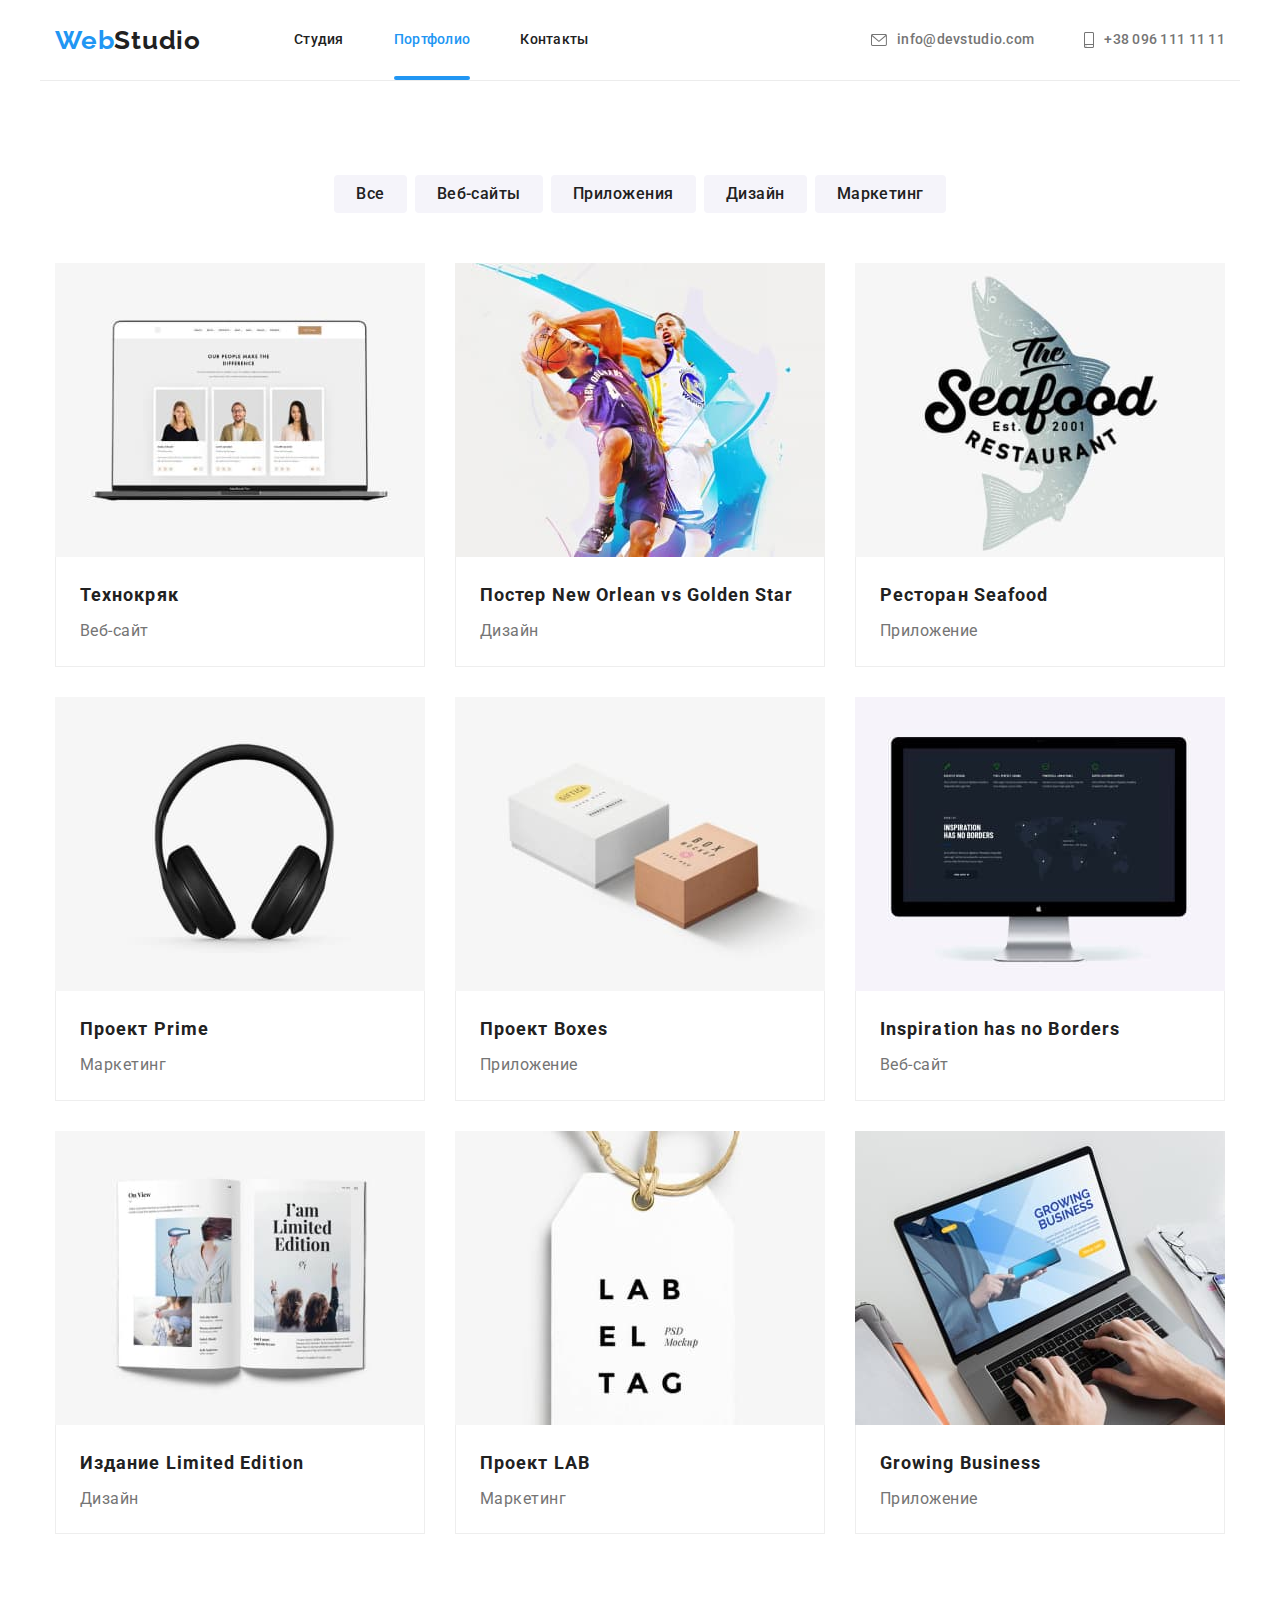
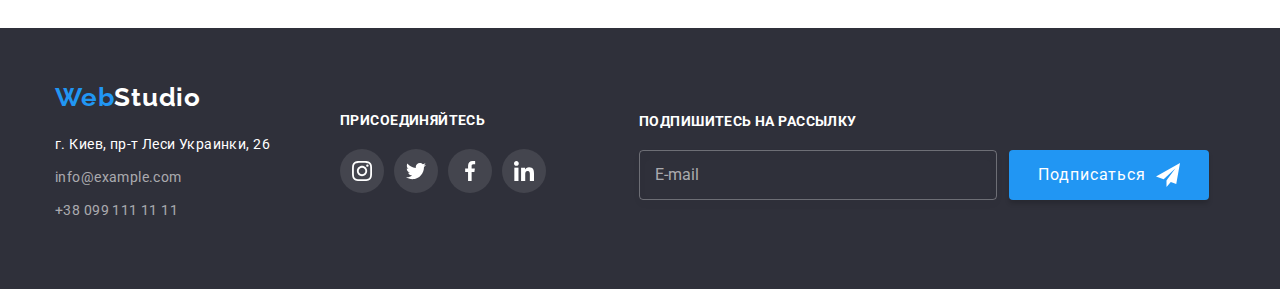
==== commit 8971cc67: "Update portfolio.html" ====
--- a/portfolio.html
+++ b/portfolio.html
@@ -25,10 +25,12 @@
           </a>
           <ul class="nav-list">
             <li class="nav-list__item">
-              <a class="nav-list__link nav-list__link--active" href="./index.html">Студия</a>
+              <a class="nav-list__link" href="./index.html">Студия</a>
             </li>
             <li class="nav-list__item">
-              <a class="nav-list__link" href="./portfolio.html ">Портфолио</a>
+              <a class="nav-list__link nav-list__link--active" href="./portfolio.html "
+                >Портфолио</a
+              >
             </li>
             <li class="nav-list__item"><a class="nav-list__link" href="/ ">Контакты</a></li>
           </ul>
